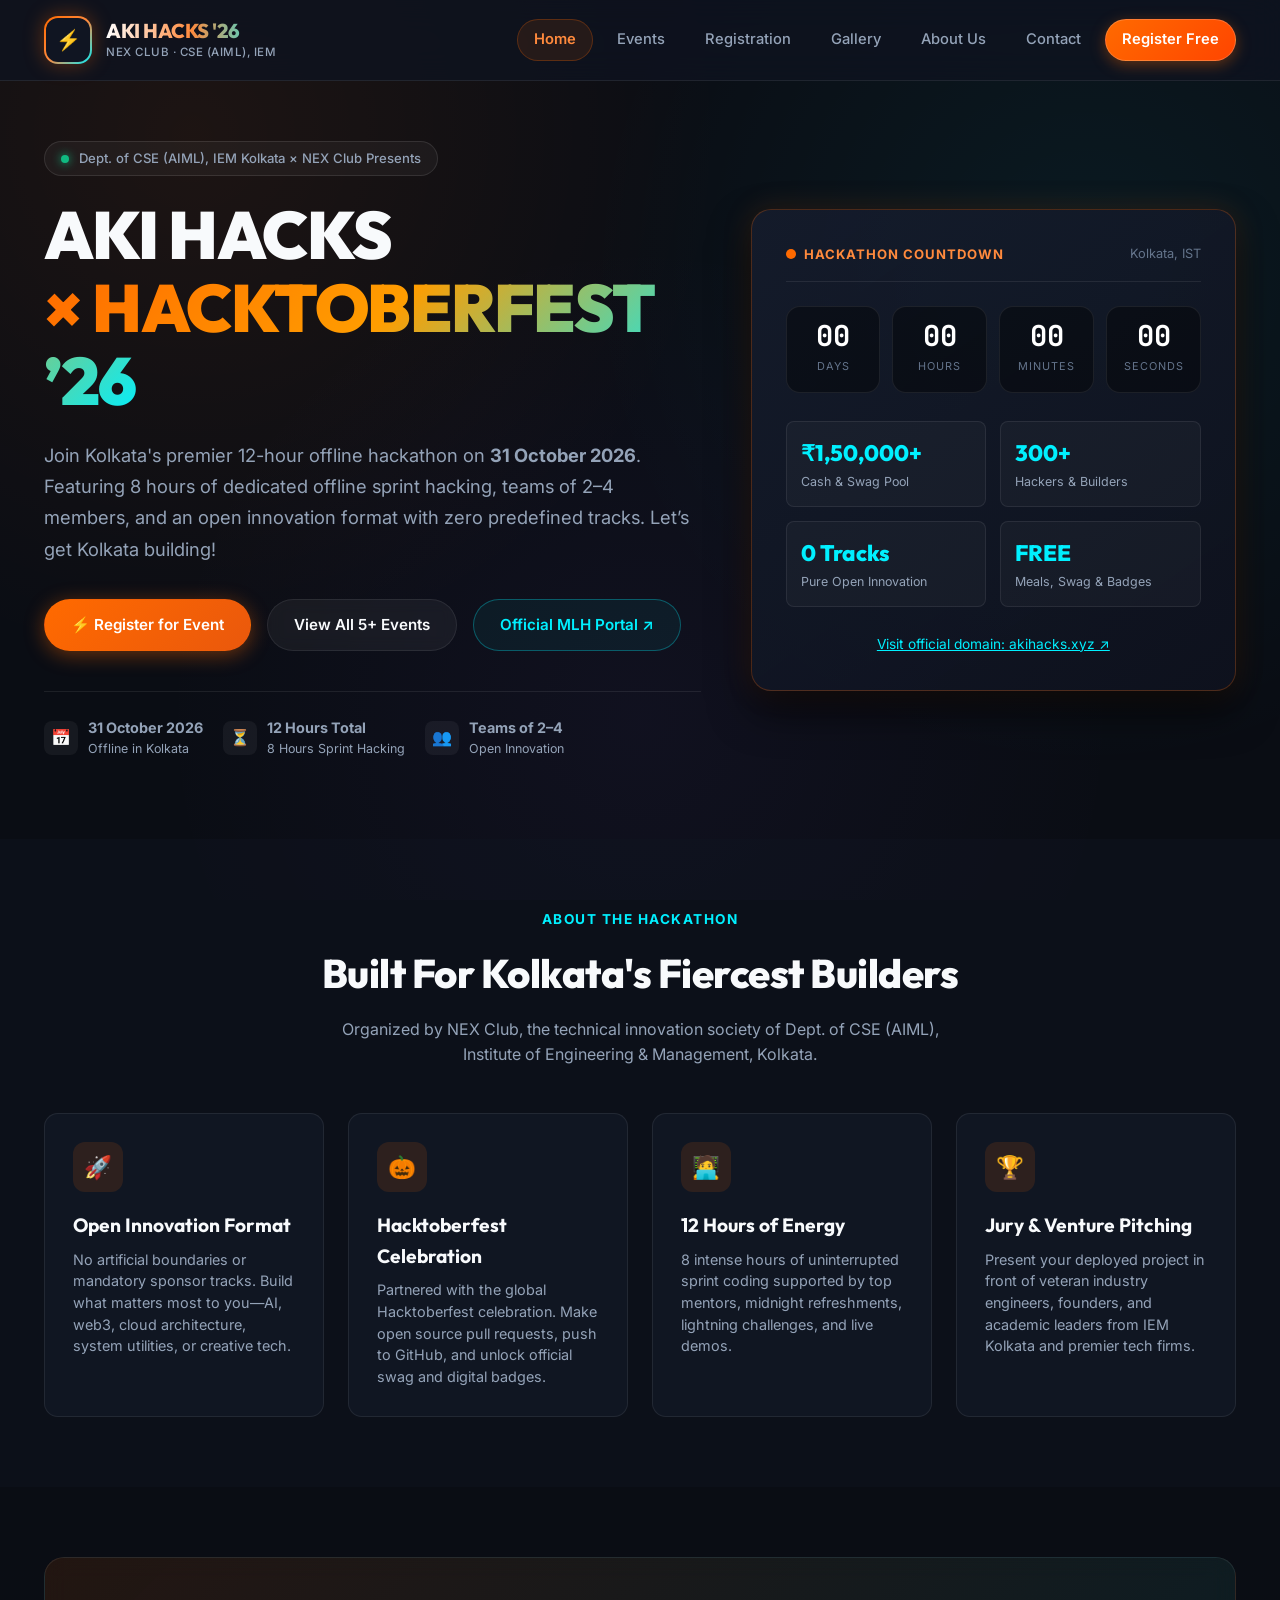
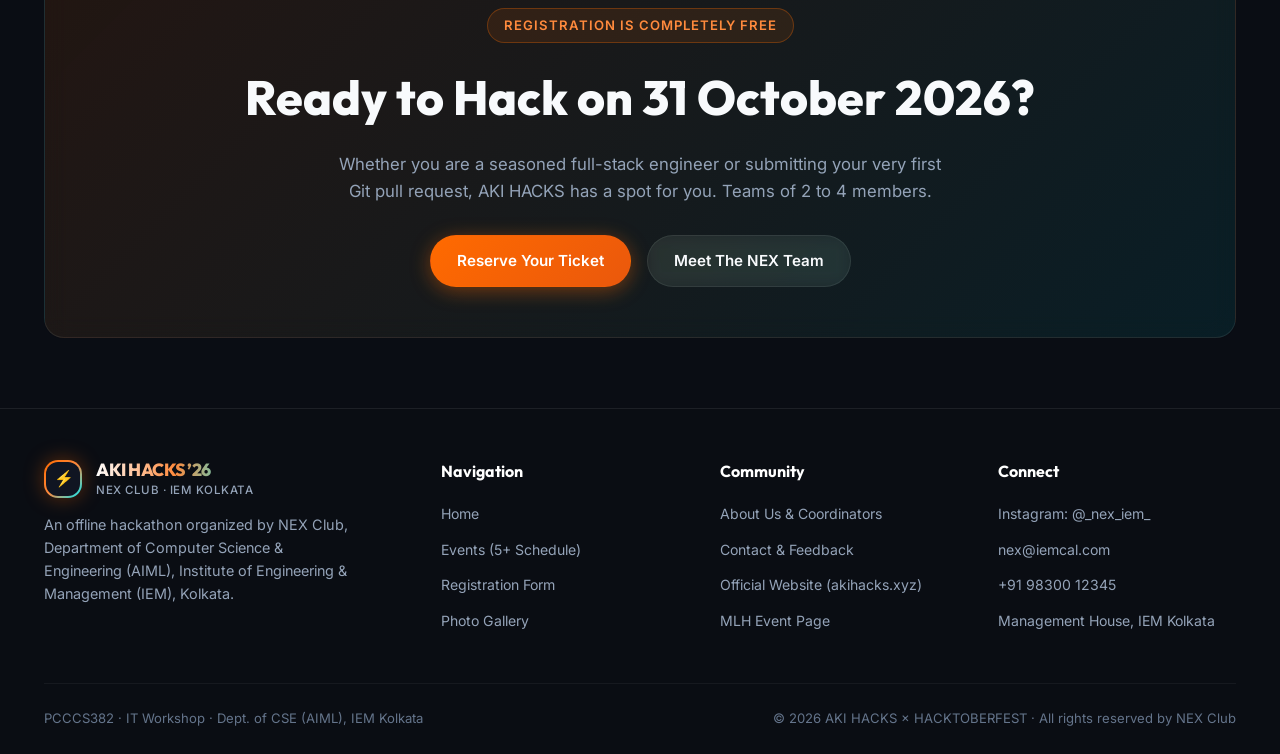
==== index.html @ f15abcd4 "Initial commit: AKI HACKS x Hacktoberfest 26 event website" ====
<!DOCTYPE html>
<html lang="en">
<head>
  <meta charset="UTF-8">
  <meta name="viewport" content="width=device-width, initial-scale=1.0">
  <meta name="description" content="AKI HACKS × HACKTOBERFEST '26 - 12-Hour Offline Hackathon in Kolkata on 31 October 2026. Organized by NEX Club, Dept. of CSE (AIML), IEM Kolkata.">
  <meta name="keywords" content="AKI HACKS, Hacktoberfest 2026, IEM Kolkata, CSE AIML, NEX Club, Hackathon Kolkata">
  <title>AKI HACKS × HACKTOBERFEST ’26 | NEX Club, IEM Kolkata</title>
  <link rel="stylesheet" href="css/style.css">
  <link rel="icon" href="data:image/svg+xml,<svg xmlns=%22http://www.w3.org/2000/svg%22 viewBox=%220 0 100 100%22><text y=%22.9em%22 font-size=%2290%22>⚡</text></svg>">
</head>
<body>

  <!-- Site Navigation -->
  <header class="site-header">
    <div class="container nav-container">
      <a href="index.html" class="brand-link" id="navBrandLogo">
        <div class="brand-logo-badge">
          <div class="brand-logo-inner">⚡</div>
        </div>
        <div class="brand-text">
          <span class="brand-title">AKI HACKS '26</span>
          <span class="brand-subtitle">NEX CLUB · CSE (AIML), IEM</span>
        </div>
      </a>

      <!-- Navigation Menu -->
      <nav class="nav-menu" id="navMenu">
        <a href="index.html" class="nav-link active" id="navHome">Home</a>
        <a href="events.html" class="nav-link" id="navEvents">Events</a>
        <a href="register.html" class="nav-link" id="navRegister">Registration</a>
        <a href="gallery.html" class="nav-link" id="navGallery">Gallery</a>
        <a href="about.html" class="nav-link" id="navAbout">About Us</a>
        <a href="contact.html" class="nav-link" id="navContact">Contact</a>
        <a href="register.html" class="nav-link nav-cta" id="navCtaRegister">Register Free</a>
      </nav>

      <!-- Mobile Hamburger Button -->
      <button class="mobile-toggle" id="mobileToggle" aria-label="Toggle navigation menu">
        <span></span>
        <span></span>
        <span></span>
      </button>
    </div>
  </header>

  <!-- Main Hero Section -->
  <main>
    <section class="hero-section">
      <div class="container">
        <div class="hero-grid">
          <!-- Hero Left Column -->
          <div class="hero-content">
            <div class="college-pill">
              <span class="dot"></span>
              <span>Dept. of CSE (AIML), IEM Kolkata × NEX Club Presents</span>
            </div>

            <h1 class="hero-title">
              AKI HACKS <br>
              <span class="gradient-text">× HACKTOBERFEST ’26</span>
            </h1>

            <p class="hero-desc">
              Join Kolkata's premier 12-hour offline hackathon on <strong>31 October 2026</strong>. 
              Featuring 8 hours of dedicated offline sprint hacking, teams of 2–4 members, 
              and an open innovation format with zero predefined tracks. Let’s get Kolkata building!
            </p>

            <div class="hero-actions">
              <a href="register.html" class="btn btn-primary" id="heroRegisterBtn">
                <span>⚡ Register for Event</span>
              </a>
              <a href="events.html" class="btn btn-secondary" id="heroEventsBtn">
                <span>View All 5+ Events</span>
              </a>
              <a href="https://events.mlh.com/events/15462-hacktoberfest-hack-day-kolkata-x-aki-hacks" target="_blank" rel="noopener noreferrer" class="btn btn-outline-cyan" id="heroMlhBtn">
                <span>Official MLH Portal ↗</span>
              </a>
            </div>

            <!-- Meta Badges -->
            <div class="hero-meta-badges">
              <div class="meta-item">
                <div class="meta-icon">📅</div>
                <div>
                  <strong>31 October 2026</strong>
                  <div style="font-size: 0.78rem;">Offline in Kolkata</div>
                </div>
              </div>
              <div class="meta-item">
                <div class="meta-icon">⏳</div>
                <div>
                  <strong>12 Hours Total</strong>
                  <div style="font-size: 0.78rem;">8 Hours Sprint Hacking</div>
                </div>
              </div>
              <div class="meta-item">
                <div class="meta-icon">👥</div>
                <div>
                  <strong>Teams of 2–4</strong>
                  <div style="font-size: 0.78rem;">Open Innovation</div>
                </div>
              </div>
            </div>
          </div>

          <!-- Hero Right Column: Countdown Card -->
          <div class="hero-card">
            <div class="hero-card-header">
              <div class="live-indicator">
                <span class="pulse-dot"></span>
                <span>Hackathon Countdown</span>
              </div>
              <span style="font-size: 0.8rem; color: var(--text-muted);">Kolkata, IST</span>
            </div>

            <!-- Countdown Timer Component (JavaScript Feature) -->
            <div class="countdown-grid" id="countdownGrid">
              <div class="countdown-box">
                <span class="countdown-number" id="countDays">00</span>
                <span class="countdown-label">Days</span>
              </div>
              <div class="countdown-box">
                <span class="countdown-number" id="countHours">00</span>
                <span class="countdown-label">Hours</span>
              </div>
              <div class="countdown-box">
                <span class="countdown-number" id="countMinutes">00</span>
                <span class="countdown-label">Minutes</span>
              </div>
              <div class="countdown-box">
                <span class="countdown-number" id="countSeconds">00</span>
                <span class="countdown-label">Seconds</span>
              </div>
            </div>

            <!-- Quick Stats -->
            <div class="event-quick-stats">
              <div class="quick-stat">
                <div class="num">₹1,50,000+</div>
                <div class="txt">Cash & Swag Pool</div>
              </div>
              <div class="quick-stat">
                <div class="num">300+</div>
                <div class="txt">Hackers & Builders</div>
              </div>
              <div class="quick-stat">
                <div class="num">0 Tracks</div>
                <div class="txt">Pure Open Innovation</div>
              </div>
              <div class="quick-stat">
                <div class="num">FREE</div>
                <div class="txt">Meals, Swag & Badges</div>
              </div>
            </div>

            <div style="margin-top: 24px; text-align: center;">
              <a href="https://akihacks.xyz" target="_blank" rel="noopener noreferrer" style="font-size: 0.86rem; color: var(--secondary); text-decoration: underline;">
                Visit official domain: akihacks.xyz ↗
              </a>
            </div>
          </div>
        </div>
      </div>
    </section>

    <!-- Hackathon Overview & Introduction -->
    <section class="section-pad" style="background: rgba(16, 21, 34, 0.4);">
      <div class="container">
        <div class="section-head">
          <span class="section-tag">About The Hackathon</span>
          <h2 class="section-title">Built For Kolkata's Fiercest Builders</h2>
          <p class="section-subtitle">
            Organized by NEX Club, the technical innovation society of Dept. of CSE (AIML), Institute of Engineering & Management, Kolkata.
          </p>
        </div>

        <div class="highlights-grid">
          <div class="highlight-card">
            <div class="highlight-icon">🚀</div>
            <h3 class="highlight-title">Open Innovation Format</h3>
            <p class="highlight-desc">
              No artificial boundaries or mandatory sponsor tracks. Build what matters most to you—AI, web3, cloud architecture, system utilities, or creative tech.
            </p>
          </div>

          <div class="highlight-card">
            <div class="highlight-icon">🎃</div>
            <h3 class="highlight-title">Hacktoberfest Celebration</h3>
            <p class="highlight-desc">
              Partnered with the global Hacktoberfest celebration. Make open source pull requests, push to GitHub, and unlock official swag and digital badges.
            </p>
          </div>

          <div class="highlight-card">
            <div class="highlight-icon">🧑‍💻</div>
            <h3 class="highlight-title">12 Hours of Energy</h3>
            <p class="highlight-desc">
              8 intense hours of uninterrupted sprint coding supported by top mentors, midnight refreshments, lightning challenges, and live demos.
            </p>
          </div>

          <div class="highlight-card">
            <div class="highlight-icon">🏆</div>
            <h3 class="highlight-title">Jury & Venture Pitching</h3>
            <p class="highlight-desc">
              Present your deployed project in front of veteran industry engineers, founders, and academic leaders from IEM Kolkata and premier tech firms.
            </p>
          </div>
        </div>
      </div>
    </section>

    <!-- Call to action banner -->
    <section class="section-pad">
      <div class="container">
        <div class="glass-card" style="text-align: center; padding: 50px 30px; background: linear-gradient(135deg, rgba(255, 106, 0, 0.1) 0%, rgba(0, 240, 255, 0.08) 100%);">
          <span class="page-badge">Registration Is Completely Free</span>
          <h2 style="font-family: var(--font-display); font-size: clamp(2rem, 4vw, 3rem); font-weight: 800; margin-bottom: 16px;">
            Ready to Hack on 31 October 2026?
          </h2>
          <p style="color: var(--text-secondary); max-width: 620px; margin: 0 auto 30px; font-size: 1.05rem;">
            Whether you are a seasoned full-stack engineer or submitting your very first Git pull request, AKI HACKS has a spot for you. Teams of 2 to 4 members.
          </p>
          <div style="display: flex; gap: 16px; justify-content: center; flex-wrap: wrap;">
            <a href="register.html" class="btn btn-primary">Reserve Your Ticket</a>
            <a href="about.html" class="btn btn-secondary">Meet The NEX Team</a>
          </div>
        </div>
      </div>
    </section>
  </main>

  <!-- Site Footer -->
  <footer class="site-footer">
    <div class="container">
      <div class="footer-top">
        <div class="footer-brand">
          <div class="brand-link">
            <div class="brand-logo-badge" style="width: 38px; height: 38px;">
              <div class="brand-logo-inner" style="font-size: 16px;">⚡</div>
            </div>
            <div class="brand-text">
              <span class="brand-title" style="font-size: 1.1rem;">AKI HACKS ’26</span>
              <span class="brand-subtitle">NEX CLUB · IEM KOLKATA</span>
            </div>
          </div>
          <p>
            An offline hackathon organized by NEX Club, Department of Computer Science & Engineering (AIML), Institute of Engineering & Management (IEM), Kolkata.
          </p>
        </div>

        <div class="footer-col">
          <h5>Navigation</h5>
          <ul>
            <li><a href="index.html">Home</a></li>
            <li><a href="events.html">Events (5+ Schedule)</a></li>
            <li><a href="register.html">Registration Form</a></li>
            <li><a href="gallery.html">Photo Gallery</a></li>
          </ul>
        </div>

        <div class="footer-col">
          <h5>Community</h5>
          <ul>
            <li><a href="about.html">About Us & Coordinators</a></li>
            <li><a href="contact.html">Contact & Feedback</a></li>
            <li><a href="https://akihacks.xyz" target="_blank" rel="noopener">Official Website (akihacks.xyz)</a></li>
            <li><a href="https://events.mlh.com/events/15462-hacktoberfest-hack-day-kolkata-x-aki-hacks" target="_blank" rel="noopener">MLH Event Page</a></li>
          </ul>
        </div>

        <div class="footer-col">
          <h5>Connect</h5>
          <ul>
            <li><a href="https://www.instagram.com/_nex_iem_?stkn=MWtocXBzdHU1djRtYw==" target="_blank" rel="noopener">Instagram: @_nex_iem_</a></li>
            <li><a href="mailto:nex@iemcal.com">nex@iemcal.com</a></li>
            <li><a href="tel:+919830012345">+91 98300 12345</a></li>
            <li><a href="contact.html">Management House, IEM Kolkata</a></li>
          </ul>
        </div>
      </div>

      <div class="footer-bottom">
        <div>
          PCCCS382 · IT Workshop · Dept. of CSE (AIML), IEM Kolkata
        </div>
        <div>
          © 2026 AKI HACKS × HACKTOBERFEST · All rights reserved by NEX Club
        </div>
      </div>
    </div>
  </footer>

  <script src="js/main.js"></script>
</body>
</html>
---- css/style.css ----
/* ==========================================================================
   AKI HACKS × HACKTOBERFEST '26 - OFFICIAL DESIGN SYSTEM & STYLES
   Organized by NEX Club | Dept. of CSE (AIML), IEM Kolkata
   Course: PCCCS382 · IT Workshop
   ========================================================================== */

@import url('https://fonts.googleapis.com/css2?family=Inter:wght@300;400;500;600;700&family=Outfit:wght@500;600;700;800;900&family=JetBrains+Mono:wght@400;600&display=swap');

:root {
  --bg-primary: #0a0d14;
  --bg-secondary: #101522;
  --bg-card: rgba(18, 24, 38, 0.75);
  --bg-card-hover: rgba(26, 35, 54, 0.85);
  --bg-glass: rgba(14, 19, 32, 0.8);
  
  --primary: #ff6a00;
  --primary-glow: rgba(255, 106, 0, 0.35);
  --primary-light: #ff8a3d;
  --secondary: #00f0ff;
  --secondary-glow: rgba(0, 240, 255, 0.3);
  --accent-purple: #8b5cf6;
  --accent-pink: #ec4899;
  
  --text-primary: #f8fafc;
  --text-secondary: #94a3b8;
  --text-muted: #64748b;
  --border-color: rgba(255, 255, 255, 0.08);
  --border-hover: rgba(255, 106, 0, 0.4);
  --border-glow: rgba(0, 240, 255, 0.4);
  
  --font-main: 'Inter', -apple-system, BlinkMacSystemFont, sans-serif;
  --font-display: 'Outfit', sans-serif;
  --font-mono: 'JetBrains Mono', monospace;
  
  --radius-sm: 8px;
  --radius-md: 14px;
  --radius-lg: 20px;
  --radius-full: 9999px;
  
  --shadow-sm: 0 4px 6px -1px rgba(0, 0, 0, 0.2);
  --shadow-md: 0 10px 25px -5px rgba(0, 0, 0, 0.4);
  --shadow-glow: 0 0 35px var(--primary-glow);
  --shadow-cyan: 0 0 30px var(--secondary-glow);
  
  --transition-fast: 0.2s cubic-bezier(0.4, 0, 0.2, 1);
  --transition-normal: 0.3s cubic-bezier(0.4, 0, 0.2, 1);
  --transition-bounce: 0.4s cubic-bezier(0.34, 1.56, 0.64, 1);
}

/* Base Resets */
*, *::before, *::after {
  margin: 0;
  padding: 0;
  box-sizing: border-box;
}

html {
  scroll-behavior: smooth;
  font-size: 16px;
  background-color: var(--bg-primary);
  color: var(--text-primary);
}

body {
  font-family: var(--font-main);
  line-height: 1.6;
  min-height: 100vh;
  display: flex;
  flex-direction: column;
  overflow-x: hidden;
  background: 
    radial-gradient(circle at 15% 15%, rgba(255, 106, 0, 0.08) 0%, transparent 40%),
    radial-gradient(circle at 85% 30%, rgba(0, 240, 255, 0.06) 0%, transparent 40%),
    radial-gradient(circle at 50% 80%, rgba(139, 92, 246, 0.05) 0%, transparent 50%),
    var(--bg-primary);
  background-attachment: fixed;
}

a {
  color: inherit;
  text-decoration: none;
  transition: var(--transition-fast);
}

img {
  max-width: 100%;
  height: auto;
  display: block;
}

ul {
  list-style: none;
}

button, input, select, textarea {
  font-family: inherit;
}

/* Layout Container */
.container {
  width: 100%;
  max-width: 1240px;
  margin: 0 auto;
  padding: 0 24px;
}

/* Modern Header & Glass Navbar */
.site-header {
  position: sticky;
  top: 0;
  z-index: 1000;
  background: var(--bg-glass);
  backdrop-filter: blur(16px);
  -webkit-backdrop-filter: blur(16px);
  border-bottom: 1px solid var(--border-color);
  transition: var(--transition-normal);
}

.nav-container {
  display: flex;
  align-items: center;
  justify-content: space-between;
  height: 80px;
}

.brand-link {
  display: flex;
  align-items: center;
  gap: 14px;
}

.brand-logo-badge {
  width: 48px;
  height: 48px;
  border-radius: var(--radius-md);
  background: linear-gradient(135deg, #ff6a00 0%, #ff8a3d 50%, #00f0ff 100%);
  padding: 2px;
  display: flex;
  align-items: center;
  justify-content: center;
  box-shadow: 0 0 20px var(--primary-glow);
}

.brand-logo-inner {
  width: 100%;
  height: 100%;
  background: var(--bg-secondary);
  border-radius: 12px;
  display: flex;
  align-items: center;
  justify-content: center;
  color: #ff6a00;
  font-family: var(--font-display);
  font-weight: 800;
  font-size: 20px;
  letter-spacing: -1px;
}

.brand-text {
  display: flex;
  flex-direction: column;
}

.brand-title {
  font-family: var(--font-display);
  font-size: 1.25rem;
  font-weight: 800;
  letter-spacing: -0.5px;
  background: linear-gradient(to right, #ffffff, #ff8a3d, #00f0ff);
  -webkit-background-clip: text;
  -webkit-text-fill-color: transparent;
  line-height: 1.2;
}

.brand-subtitle {
  font-size: 0.72rem;
  font-weight: 500;
  color: var(--text-secondary);
  letter-spacing: 0.5px;
  text-transform: uppercase;
}

/* Nav Links */
.nav-menu {
  display: flex;
  align-items: center;
  gap: 8px;
}

.nav-link {
  padding: 8px 16px;
  border-radius: var(--radius-full);
  font-size: 0.92rem;
  font-weight: 500;
  color: var(--text-secondary);
  transition: var(--transition-fast);
  position: relative;
}

.nav-link:hover {
  color: #ffffff;
  background: rgba(255, 255, 255, 0.05);
}

.nav-link.active {
  color: #ff8a3d;
  background: rgba(255, 106, 0, 0.1);
  font-weight: 600;
  border: 1px solid rgba(255, 106, 0, 0.25);
}

.nav-cta {
  background: linear-gradient(135deg, #ff6a00 0%, #ff4500 100%);
  color: #ffffff !important;
  font-weight: 600 !important;
  box-shadow: 0 4px 15px rgba(255, 106, 0, 0.35);
  border: 1px solid rgba(255, 255, 255, 0.2) !important;
}

.nav-cta:hover {
  transform: translateY(-2px);
  box-shadow: 0 6px 20px rgba(255, 106, 0, 0.5);
}

/* Mobile Hamburger */
.mobile-toggle {
  display: none;
  background: none;
  border: none;
  cursor: pointer;
  padding: 8px;
  color: var(--text-primary);
}

.mobile-toggle span {
  display: block;
  width: 24px;
  height: 2px;
  background: var(--text-primary);
  margin: 5px 0;
  transition: var(--transition-fast);
  border-radius: 2px;
}

/* Buttons */
.btn {
  display: inline-flex;
  align-items: center;
  justify-content: center;
  gap: 10px;
  padding: 13px 26px;
  border-radius: var(--radius-full);
  font-size: 0.95rem;
  font-weight: 600;
  cursor: pointer;
  transition: var(--transition-normal);
  border: 1px solid transparent;
  text-decoration: none;
}

.btn-primary {
  background: linear-gradient(135deg, #ff6a00 0%, #ea580c 100%);
  color: #ffffff;
  box-shadow: 0 4px 20px rgba(255, 106, 0, 0.4);
}

.btn-primary:hover {
  transform: translateY(-2px);
  box-shadow: 0 8px 30px rgba(255, 106, 0, 0.6);
  border-color: rgba(255, 255, 255, 0.3);
}

.btn-secondary {
  background: rgba(255, 255, 255, 0.05);
  color: var(--text-primary);
  border: 1px solid var(--border-color);
  backdrop-filter: blur(8px);
}

.btn-secondary:hover {
  background: rgba(255, 255, 255, 0.1);
  border-color: rgba(255, 255, 255, 0.2);
  transform: translateY(-2px);
}

.btn-outline-cyan {
  background: rgba(0, 240, 255, 0.05);
  color: var(--secondary);
  border: 1px solid rgba(0, 240, 255, 0.3);
}

.btn-outline-cyan:hover {
  background: rgba(0, 240, 255, 0.15);
  box-shadow: 0 0 20px var(--secondary-glow);
  transform: translateY(-2px);
}

/* Page Header Banner */
.page-hero {
  padding: 60px 0 40px;
  text-align: center;
  position: relative;
}

.page-badge {
  display: inline-flex;
  align-items: center;
  gap: 8px;
  padding: 6px 16px;
  border-radius: var(--radius-full);
  background: rgba(255, 106, 0, 0.1);
  border: 1px solid rgba(255, 106, 0, 0.3);
  color: var(--primary-light);
  font-size: 0.82rem;
  font-weight: 600;
  text-transform: uppercase;
  letter-spacing: 1px;
  margin-bottom: 16px;
}

.page-title {
  font-family: var(--font-display);
  font-size: clamp(2.2rem, 5vw, 3.5rem);
  font-weight: 800;
  letter-spacing: -1px;
  line-height: 1.15;
  margin-bottom: 16px;
}

.page-title span {
  background: linear-gradient(135deg, #ff6a00 20%, #00f0ff 100%);
  -webkit-background-clip: text;
  -webkit-text-fill-color: transparent;
}

.page-lead {
  max-width: 680px;
  margin: 0 auto;
  color: var(--text-secondary);
  font-size: 1.1rem;
}

/* Cards & Glassmorphism */
.glass-card {
  background: var(--bg-card);
  backdrop-filter: blur(12px);
  -webkit-backdrop-filter: blur(12px);
  border: 1px solid var(--border-color);
  border-radius: var(--radius-lg);
  padding: 30px;
  transition: var(--transition-normal);
  position: relative;
  overflow: hidden;
}

.glass-card::before {
  content: '';
  position: absolute;
  top: 0;
  left: 0;
  right: 0;
  height: 2px;
  background: linear-gradient(90deg, transparent, rgba(255, 106, 0, 0.4), transparent);
  opacity: 0;
  transition: var(--transition-normal);
}

.glass-card:hover {
  transform: translateY(-5px);
  border-color: var(--border-hover);
  box-shadow: 0 15px 35px -5px rgba(0, 0, 0, 0.5), 0 0 25px rgba(255, 106, 0, 0.15);
}

.glass-card:hover::before {
  opacity: 1;
}

/* Section Common Styling */
.section-pad {
  padding: 70px 0;
}

.section-head {
  margin-bottom: 45px;
  text-align: center;
}

.section-tag {
  color: var(--secondary);
  font-size: 0.85rem;
  font-weight: 700;
  letter-spacing: 1.5px;
  text-transform: uppercase;
  margin-bottom: 10px;
  display: block;
}

.section-title {
  font-family: var(--font-display);
  font-size: clamp(1.8rem, 3.5vw, 2.5rem);
  font-weight: 800;
  letter-spacing: -0.5px;
}

.section-subtitle {
  color: var(--text-secondary);
  font-size: 1rem;
  max-width: 600px;
  margin: 12px auto 0;
}

/* Home Page Hero Section */
.hero-section {
  padding: 60px 0 80px;
  position: relative;
}

.hero-grid {
  display: grid;
  grid-template-columns: 1.15fr 0.85fr;
  gap: 50px;
  align-items: center;
}

.college-pill {
  display: inline-flex;
  align-items: center;
  gap: 10px;
  background: rgba(255, 255, 255, 0.04);
  border: 1px solid rgba(255, 255, 255, 0.1);
  padding: 6px 16px;
  border-radius: var(--radius-full);
  margin-bottom: 22px;
}

.college-pill .dot {
  width: 8px;
  height: 8px;
  background: #10b981;
  border-radius: 50%;
  box-shadow: 0 0 10px #10b981;
}

.college-pill span {
  font-size: 0.82rem;
  font-weight: 500;
  color: var(--text-secondary);
}

.hero-title {
  font-family: var(--font-display);
  font-size: clamp(2.6rem, 5.2vw, 4.4rem);
  font-weight: 900;
  line-height: 1.1;
  letter-spacing: -1.5px;
  margin-bottom: 22px;
}

.hero-title .gradient-text {
  background: linear-gradient(135deg, #ff6a00 0%, #ff9d00 50%, #00f0ff 100%);
  -webkit-background-clip: text;
  -webkit-text-fill-color: transparent;
}

.hero-desc {
  font-size: 1.15rem;
  color: var(--text-secondary);
  margin-bottom: 34px;
  line-height: 1.7;
}

.hero-actions {
  display: flex;
  flex-wrap: wrap;
  gap: 16px;
  margin-bottom: 40px;
}

.hero-meta-badges {
  display: flex;
  flex-wrap: wrap;
  gap: 20px;
  padding-top: 24px;
  border-top: 1px solid var(--border-color);
}

.meta-item {
  display: flex;
  align-items: center;
  gap: 10px;
  color: var(--text-secondary);
  font-size: 0.9rem;
}

.meta-icon {
  width: 34px;
  height: 34px;
  border-radius: 8px;
  background: rgba(255, 255, 255, 0.05);
  display: flex;
  align-items: center;
  justify-content: center;
  color: var(--primary);
  font-size: 1rem;
}

/* Hero Right Box: Live Countdown & Stats Card */
.hero-card {
  background: linear-gradient(145deg, rgba(22, 29, 46, 0.85) 0%, rgba(14, 18, 30, 0.9) 100%);
  border: 1px solid rgba(255, 106, 0, 0.25);
  border-radius: var(--radius-lg);
  padding: 34px;
  box-shadow: 0 20px 40px rgba(0, 0, 0, 0.6), 0 0 30px rgba(255, 106, 0, 0.15);
  position: relative;
}

.hero-card-header {
  display: flex;
  justify-content: space-between;
  align-items: center;
  margin-bottom: 24px;
  padding-bottom: 16px;
  border-bottom: 1px solid var(--border-color);
}

.live-indicator {
  display: flex;
  align-items: center;
  gap: 8px;
  font-size: 0.82rem;
  font-weight: 700;
  text-transform: uppercase;
  letter-spacing: 1px;
  color: #ff8a3d;
}

.pulse-dot {
  width: 10px;
  height: 10px;
  background: #ff6a00;
  border-radius: 50%;
  animation: pulse 1.8s infinite;
}

@keyframes pulse {
  0% { transform: scale(0.95); box-shadow: 0 0 0 0 rgba(255, 106, 0, 0.7); }
  70% { transform: scale(1.1); box-shadow: 0 0 0 10px rgba(255, 106, 0, 0); }
  100% { transform: scale(0.95); box-shadow: 0 0 0 0 rgba(255, 106, 0, 0); }
}

.countdown-grid {
  display: grid;
  grid-template-columns: repeat(4, 1fr);
  gap: 12px;
  margin-bottom: 28px;
}

.countdown-box {
  background: rgba(0, 0, 0, 0.4);
  border: 1px solid rgba(255, 255, 255, 0.08);
  border-radius: var(--radius-md);
  padding: 14px 6px;
  text-align: center;
}

.countdown-number {
  font-family: var(--font-mono);
  font-size: 1.8rem;
  font-weight: 700;
  color: #ffffff;
  display: block;
  line-height: 1.1;
}

.countdown-label {
  font-size: 0.68rem;
  color: var(--text-muted);
  text-transform: uppercase;
  letter-spacing: 1px;
  margin-top: 4px;
}

.event-quick-stats {
  display: grid;
  grid-template-columns: 1fr 1fr;
  gap: 14px;
}

.quick-stat {
  background: rgba(255, 255, 255, 0.03);
  border: 1px solid var(--border-color);
  padding: 14px;
  border-radius: var(--radius-sm);
}

.quick-stat .num {
  font-family: var(--font-display);
  font-size: 1.4rem;
  font-weight: 800;
  color: var(--secondary);
}

.quick-stat .txt {
  font-size: 0.78rem;
  color: var(--text-secondary);
}

/* Highlights Grid */
.highlights-grid {
  display: grid;
  grid-template-columns: repeat(auto-fit, minmax(260px, 1fr));
  gap: 24px;
}

.highlight-card {
  padding: 28px;
  border-radius: var(--radius-md);
  background: var(--bg-card);
  border: 1px solid var(--border-color);
  transition: var(--transition-normal);
}

.highlight-card:hover {
  transform: translateY(-4px);
  border-color: rgba(0, 240, 255, 0.3);
  box-shadow: 0 10px 30px rgba(0, 0, 0, 0.4);
}

.highlight-icon {
  width: 50px;
  height: 50px;
  border-radius: 12px;
  background: rgba(255, 106, 0, 0.12);
  color: var(--primary);
  display: flex;
  align-items: center;
  justify-content: center;
  font-size: 1.4rem;
  margin-bottom: 18px;
}

.highlight-title {
  font-family: var(--font-display);
  font-size: 1.2rem;
  font-weight: 700;
  margin-bottom: 8px;
}

.highlight-desc {
  font-size: 0.9rem;
  color: var(--text-secondary);
  line-height: 1.5;
}

/* Event List Styling */
.events-filter-bar {
  display: flex;
  align-items: center;
  justify-content: center;
  flex-wrap: wrap;
  gap: 10px;
  margin-bottom: 40px;
}

.filter-btn {
  background: rgba(255, 255, 255, 0.05);
  border: 1px solid var(--border-color);
  color: var(--text-secondary);
  padding: 8px 18px;
  border-radius: var(--radius-full);
  font-size: 0.88rem;
  font-weight: 500;
  cursor: pointer;
  transition: var(--transition-fast);
}

.filter-btn:hover, .filter-btn.active {
  background: var(--primary);
  color: #ffffff;
  border-color: var(--primary);
  box-shadow: 0 0 15px var(--primary-glow);
}

.events-container {
  display: flex;
  flex-direction: column;
  gap: 22px;
}

.event-card {
  display: grid;
  grid-template-columns: 140px 1fr 200px;
  gap: 24px;
  align-items: center;
  padding: 26px;
  background: var(--bg-card);
  border: 1px solid var(--border-color);
  border-radius: var(--radius-md);
  transition: var(--transition-normal);
}

.event-card:hover {
  transform: translateY(-3px);
  border-color: rgba(255, 106, 0, 0.35);
  box-shadow: 0 10px 30px rgba(0, 0, 0, 0.4);
}

.event-date-box {
  background: rgba(0, 0, 0, 0.35);
  border: 1px solid var(--border-color);
  border-radius: var(--radius-sm);
  padding: 14px;
  text-align: center;
}

.event-date-day {
  font-family: var(--font-display);
  font-size: 1.8rem;
  font-weight: 800;
  color: var(--primary-light);
  line-height: 1;
}

.event-date-month {
  font-size: 0.8rem;
  font-weight: 700;
  text-transform: uppercase;
  color: var(--text-secondary);
  margin-top: 4px;
}

.event-date-time {
  font-size: 0.72rem;
  color: var(--secondary);
  margin-top: 4px;
}

.event-badge {
  display: inline-block;
  font-size: 0.72rem;
  font-weight: 700;
  text-transform: uppercase;
  letter-spacing: 0.5px;
  padding: 3px 10px;
  border-radius: var(--radius-full);
  margin-bottom: 8px;
}

.badge-hackathon { background: rgba(255, 106, 0, 0.15); color: #ff8a3d; border: 1px solid rgba(255, 106, 0, 0.3); }
.badge-workshop { background: rgba(0, 240, 255, 0.15); color: #00f0ff; border: 1px solid rgba(0, 240, 255, 0.3); }
.badge-talk { background: rgba(139, 92, 246, 0.15); color: #c084fc; border: 1px solid rgba(139, 92, 246, 0.3); }
.badge-pitch { background: rgba(236, 72, 153, 0.15); color: #f472b6; border: 1px solid rgba(236, 72, 153, 0.3); }
.badge-ceremony { background: rgba(16, 185, 129, 0.15); color: #34d399; border: 1px solid rgba(16, 185, 129, 0.3); }

.event-content-title {
  font-family: var(--font-display);
  font-size: 1.3rem;
  font-weight: 700;
  margin-bottom: 6px;
}

.event-venue {
  font-size: 0.86rem;
  color: var(--secondary);
  display: flex;
  align-items: center;
  gap: 6px;
  margin-bottom: 8px;
}

.event-desc {
  font-size: 0.92rem;
  color: var(--text-secondary);
  line-height: 1.5;
}

.event-action {
  text-align: right;
}

/* Form Styles (Registration & Contact) */
.form-shell {
  max-width: 780px;
  margin: 0 auto;
  background: var(--bg-card);
  backdrop-filter: blur(14px);
  border: 1px solid var(--border-color);
  border-radius: var(--radius-lg);
  padding: 40px;
  box-shadow: var(--shadow-md);
}

.form-grid {
  display: grid;
  grid-template-columns: 1fr 1fr;
  gap: 22px;
}

.form-group-full {
  grid-column: span 2;
}

.form-label {
  display: block;
  font-size: 0.88rem;
  font-weight: 600;
  color: var(--text-primary);
  margin-bottom: 8px;
}

.form-label .req {
  color: #ff4d4d;
}

.form-input, .form-select, .form-textarea {
  width: 100%;
  padding: 13px 16px;
  background: rgba(10, 14, 24, 0.8);
  border: 1px solid rgba(255, 255, 255, 0.1);
  border-radius: var(--radius-sm);
  color: #ffffff;
  font-size: 0.94rem;
  transition: var(--transition-fast);
}

.form-input:focus, .form-select:focus, .form-textarea:focus {
  outline: none;
  border-color: var(--primary);
  box-shadow: 0 0 15px rgba(255, 106, 0, 0.25);
  background: rgba(15, 21, 36, 0.95);
}

.form-select option {
  background: #101522;
  color: #ffffff;
}

.form-textarea {
  resize: vertical;
  min-height: 120px;
}

.gender-options {
  display: flex;
  flex-wrap: wrap;
  gap: 16px;
  padding: 8px 0;
}

.gender-label {
  display: flex;
  align-items: center;
  gap: 8px;
  font-size: 0.92rem;
  color: var(--text-secondary);
  cursor: pointer;
}

.gender-label input[type="radio"] {
  accent-color: var(--primary);
  width: 17px;
  height: 17px;
}

.field-error {
  display: block;
  font-size: 0.78rem;
  color: #ff5252;
  margin-top: 5px;
  min-height: 18px;
}

.input-invalid {
  border-color: #ff5252 !important;
  background: rgba(255, 82, 82, 0.05) !important;
}

.input-valid {
  border-color: #10b981 !important;
}

/* Modal Ticket / Registration Confirmation */
.modal-overlay {
  position: fixed;
  inset: 0;
  background: rgba(0, 0, 0, 0.85);
  backdrop-filter: blur(8px);
  z-index: 2000;
  display: flex;
  align-items: center;
  justify-content: center;
  padding: 20px;
  opacity: 0;
  visibility: hidden;
  transition: var(--transition-normal);
}

.modal-overlay.active {
  opacity: 1;
  visibility: visible;
}

.modal-box {
  background: var(--bg-secondary);
  border: 1px solid rgba(255, 106, 0, 0.3);
  border-radius: var(--radius-lg);
  max-width: 600px;
  width: 100%;
  padding: 34px;
  box-shadow: 0 20px 50px rgba(0, 0, 0, 0.8), 0 0 30px rgba(255, 106, 0, 0.2);
  position: relative;
  transform: scale(0.95);
  transition: var(--transition-bounce);
}

.modal-overlay.active .modal-box {
  transform: scale(1);
}

.modal-close-btn {
  position: absolute;
  top: 18px;
  right: 18px;
  background: rgba(255, 255, 255, 0.05);
  border: 1px solid var(--border-color);
  color: var(--text-secondary);
  width: 34px;
  height: 34px;
  border-radius: 50%;
  cursor: pointer;
  display: flex;
  align-items: center;
  justify-content: center;
  font-size: 1.2rem;
  transition: var(--transition-fast);
}

.modal-close-btn:hover {
  background: rgba(255, 255, 255, 0.15);
  color: #ffffff;
}

/* Ticket Design */
.ticket-wrapper {
  background: linear-gradient(135deg, #131929 0%, #1f283d 100%);
  border: 2px dashed rgba(255, 106, 0, 0.4);
  border-radius: var(--radius-md);
  padding: 24px;
  margin: 20px 0;
  position: relative;
}

.ticket-header {
  display: flex;
  justify-content: space-between;
  align-items: center;
  border-bottom: 1px solid rgba(255, 255, 255, 0.1);
  padding-bottom: 14px;
  margin-bottom: 16px;
}

.ticket-id {
  font-family: var(--font-mono);
  color: var(--secondary);
  font-size: 0.9rem;
  font-weight: 700;
}

.ticket-details-grid {
  display: grid;
  grid-template-columns: 1fr 1fr;
  gap: 12px;
  font-size: 0.88rem;
}

.ticket-field .lbl {
  color: var(--text-muted);
  font-size: 0.74rem;
  text-transform: uppercase;
  letter-spacing: 0.5px;
}

.ticket-field .val {
  color: #ffffff;
  font-weight: 600;
}

/* Gallery Grid */
.gallery-filter-bar {
  display: flex;
  justify-content: center;
  gap: 10px;
  flex-wrap: wrap;
  margin-bottom: 35px;
}

.gallery-grid {
  display: grid;
  grid-template-columns: repeat(auto-fill, minmax(350px, 1fr));
  gap: 26px;
}

.gallery-card {
  position: relative;
  border-radius: var(--radius-md);
  overflow: hidden;
  aspect-ratio: 16 / 10;
  background: #111625;
  border: 1px solid var(--border-color);
  cursor: pointer;
  transition: var(--transition-normal);
}

.gallery-card img {
  width: 100%;
  height: 100%;
  object-fit: cover;
  transition: transform 0.5s cubic-bezier(0.4, 0, 0.2, 1);
}

.gallery-overlay {
  position: absolute;
  inset: 0;
  background: linear-gradient(to top, rgba(10, 13, 20, 0.95) 0%, rgba(10, 13, 20, 0.4) 60%, transparent 100%);
  display: flex;
  flex-direction: column;
  justify-content: flex-end;
  padding: 24px;
  opacity: 0;
  transform: translateY(10px);
  transition: var(--transition-normal);
}

.gallery-card:hover {
  transform: translateY(-6px);
  border-color: var(--primary);
  box-shadow: 0 12px 30px rgba(0, 0, 0, 0.7), 0 0 20px var(--primary-glow);
}

.gallery-card:hover img {
  transform: scale(1.08);
}

.gallery-card:hover .gallery-overlay {
  opacity: 1;
  transform: translateY(0);
}

.gallery-tag {
  font-size: 0.72rem;
  font-weight: 700;
  text-transform: uppercase;
  color: var(--secondary);
  letter-spacing: 1px;
  margin-bottom: 4px;
}

.gallery-caption {
  font-family: var(--font-display);
  font-size: 1.15rem;
  font-weight: 700;
  color: #ffffff;
}

.gallery-subcaption {
  font-size: 0.82rem;
  color: var(--text-secondary);
  margin-top: 4px;
}

/* Lightbox Modal */
.lightbox-modal {
  position: fixed;
  inset: 0;
  background: rgba(0, 0, 0, 0.92);
  backdrop-filter: blur(10px);
  z-index: 3000;
  display: flex;
  align-items: center;
  justify-content: center;
  padding: 24px;
  opacity: 0;
  visibility: hidden;
  transition: var(--transition-fast);
}

.lightbox-modal.active {
  opacity: 1;
  visibility: visible;
}

.lightbox-content {
  max-width: 950px;
  width: 100%;
  display: flex;
  flex-direction: column;
  align-items: center;
  position: relative;
}

.lightbox-img {
  max-height: 75vh;
  width: auto;
  border-radius: var(--radius-md);
  border: 1px solid rgba(255, 255, 255, 0.15);
  box-shadow: 0 10px 40px rgba(0, 0, 0, 0.9);
}

.lightbox-title {
  margin-top: 16px;
  font-family: var(--font-display);
  font-size: 1.25rem;
  color: #ffffff;
}

.lightbox-nav-btn {
  position: absolute;
  top: 50%;
  transform: translateY(-50%);
  background: rgba(255, 255, 255, 0.1);
  border: 1px solid var(--border-color);
  color: #ffffff;
  width: 46px;
  height: 46px;
  border-radius: 50%;
  cursor: pointer;
  display: flex;
  align-items: center;
  justify-content: center;
  font-size: 1.4rem;
  transition: var(--transition-fast);
}

.lightbox-nav-btn:hover {
  background: var(--primary);
}

.lightbox-prev { left: -60px; }
.lightbox-next { right: -60px; }

/* About Us & Coordinators */
.about-hero-grid {
  display: grid;
  grid-template-columns: 1.1fr 0.9fr;
  gap: 40px;
  align-items: center;
  margin-bottom: 60px;
}

.about-info-card {
  background: var(--bg-card);
  border: 1px solid var(--border-color);
  border-radius: var(--radius-lg);
  padding: 34px;
}

.coordinators-grid {
  display: grid;
  grid-template-columns: repeat(auto-fit, minmax(260px, 1fr));
  gap: 26px;
}

.coord-card {
  background: var(--bg-card);
  border: 1px solid var(--border-color);
  border-radius: var(--radius-md);
  padding: 26px;
  text-align: center;
  transition: var(--transition-normal);
}

.coord-card:hover {
  transform: translateY(-4px);
  border-color: rgba(0, 240, 255, 0.4);
  box-shadow: 0 10px 25px rgba(0, 0, 0, 0.4);
}

.coord-avatar {
  width: 80px;
  height: 80px;
  border-radius: 50%;
  margin: 0 auto 16px;
  background: linear-gradient(135deg, #ff6a00 0%, #8b5cf6 100%);
  padding: 3px;
  display: flex;
  align-items: center;
  justify-content: center;
}

.coord-avatar-inner {
  width: 100%;
  height: 100%;
  background: var(--bg-secondary);
  border-radius: 50%;
  display: flex;
  align-items: center;
  justify-content: center;
  font-family: var(--font-display);
  font-size: 1.6rem;
  font-weight: 700;
  color: #ff8a3d;
}

.coord-name {
  font-family: var(--font-display);
  font-size: 1.15rem;
  font-weight: 700;
  margin-bottom: 4px;
}

.coord-role {
  color: var(--secondary);
  font-size: 0.84rem;
  font-weight: 600;
  margin-bottom: 10px;
}

.coord-dept {
  font-size: 0.82rem;
  color: var(--text-secondary);
}

/* Contact Info & Feedback Form */
.contact-grid {
  display: grid;
  grid-template-columns: 1fr 1.2fr;
  gap: 40px;
}

.contact-info-list {
  display: flex;
  flex-direction: column;
  gap: 24px;
}

.contact-info-item {
  display: flex;
  gap: 18px;
  align-items: flex-start;
}

.contact-icon-box {
  width: 48px;
  height: 48px;
  border-radius: 12px;
  background: rgba(255, 106, 0, 0.12);
  color: var(--primary);
  display: flex;
  align-items: center;
  justify-content: center;
  font-size: 1.3rem;
  flex-shrink: 0;
}

.contact-info-content h4 {
  font-family: var(--font-display);
  font-size: 1.05rem;
  margin-bottom: 4px;
}

.contact-info-content p, .contact-info-content a {
  color: var(--text-secondary);
  font-size: 0.92rem;
  line-height: 1.5;
}

.social-links {
  display: flex;
  gap: 12px;
  margin-top: 16px;
}

.social-pill {
  display: inline-flex;
  align-items: center;
  gap: 8px;
  padding: 8px 16px;
  background: rgba(255, 255, 255, 0.05);
  border: 1px solid var(--border-color);
  border-radius: var(--radius-full);
  font-size: 0.84rem;
  font-weight: 500;
  color: var(--text-secondary);
}

.social-pill:hover {
  background: rgba(255, 106, 0, 0.15);
  border-color: var(--primary);
  color: #ffffff;
}

/* Footer */
.site-footer {
  margin-top: auto;
  background: rgba(10, 13, 20, 0.95);
  border-top: 1px solid var(--border-color);
  padding: 50px 0 25px;
}

.footer-top {
  display: grid;
  grid-template-columns: 1.5fr 1fr 1fr 1fr;
  gap: 40px;
  margin-bottom: 40px;
}

.footer-brand p {
  color: var(--text-secondary);
  font-size: 0.9rem;
  margin-top: 14px;
  max-width: 320px;
}

.footer-col h5 {
  font-family: var(--font-display);
  font-size: 1rem;
  font-weight: 700;
  margin-bottom: 16px;
  color: #ffffff;
}

.footer-col ul li {
  margin-bottom: 10px;
}

.footer-col ul li a {
  color: var(--text-secondary);
  font-size: 0.88rem;
}

.footer-col ul li a:hover {
  color: var(--primary-light);
  padding-left: 4px;
}

.footer-bottom {
  border-top: 1px solid rgba(255, 255, 255, 0.05);
  padding-top: 24px;
  display: flex;
  justify-content: space-between;
  align-items: center;
  font-size: 0.82rem;
  color: var(--text-muted);
}

/* Toast Notification */
.toast-container {
  position: fixed;
  bottom: 24px;
  right: 24px;
  z-index: 9999;
  display: flex;
  flex-direction: column;
  gap: 10px;
}

.toast {
  padding: 14px 22px;
  border-radius: var(--radius-sm);
  background: #151b2c;
  color: #ffffff;
  border: 1px solid var(--border-color);
  box-shadow: 0 10px 25px rgba(0,0,0,0.6);
  font-size: 0.9rem;
  display: flex;
  align-items: center;
  gap: 12px;
  animation: slideIn 0.3s cubic-bezier(0.4, 0, 0.2, 1);
}

.toast.success { border-color: #10b981; }
.toast.error { border-color: #ef4444; }

@keyframes slideIn {
  from { transform: translateX(100%); opacity: 0; }
  to { transform: translateX(0); opacity: 1; }
}

/* Responsive Breakpoints */
@media (max-width: 992px) {
  .hero-grid {
    grid-template-columns: 1fr;
    gap: 40px;
  }
  .event-card {
    grid-template-columns: 1fr;
    text-align: left;
  }
  .event-action {
    text-align: left;
  }
  .contact-grid {
    grid-template-columns: 1fr;
  }
  .about-hero-grid {
    grid-template-columns: 1fr;
  }
  .footer-top {
    grid-template-columns: 1fr 1fr;
  }
  .lightbox-prev { left: 10px; }
  .lightbox-next { right: 10px; }
}

@media (max-width: 768px) {
  .mobile-toggle {
    display: block;
  }
  .nav-menu {
    position: fixed;
    top: 80px;
    left: 0;
    right: 0;
    background: rgba(14, 19, 32, 0.98);
    backdrop-filter: blur(20px);
    flex-direction: column;
    padding: 24px;
    gap: 12px;
    border-bottom: 1px solid var(--border-color);
    transform: translateY(-120%);
    transition: var(--transition-normal);
  }
  .nav-menu.open {
    transform: translateY(0);
  }
  .form-grid {
    grid-template-columns: 1fr;
  }
  .form-group-full {
    grid-column: span 1;
  }
  .form-shell {
    padding: 24px 20px;
  }
  .footer-top {
    grid-template-columns: 1fr;
  }
  .footer-bottom {
    flex-direction: column;
    gap: 12px;
    text-align: center;
  }
}
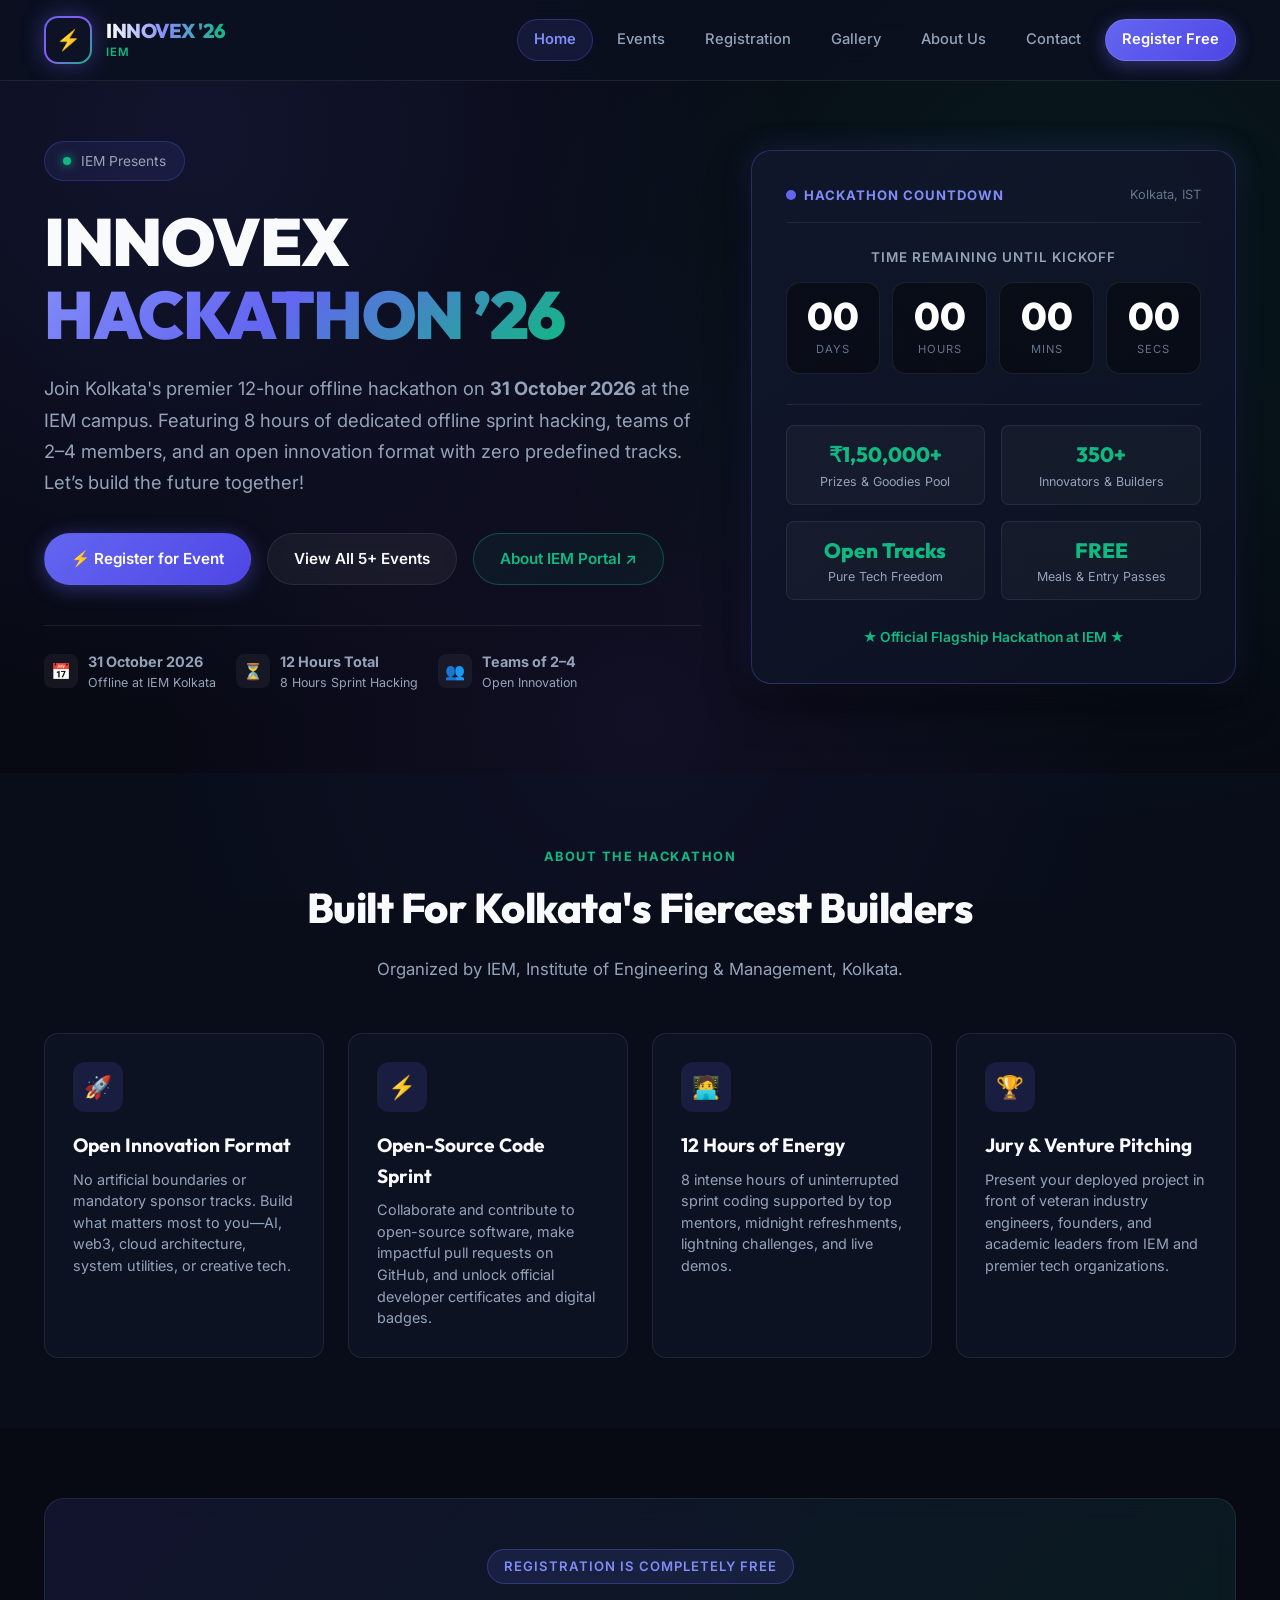
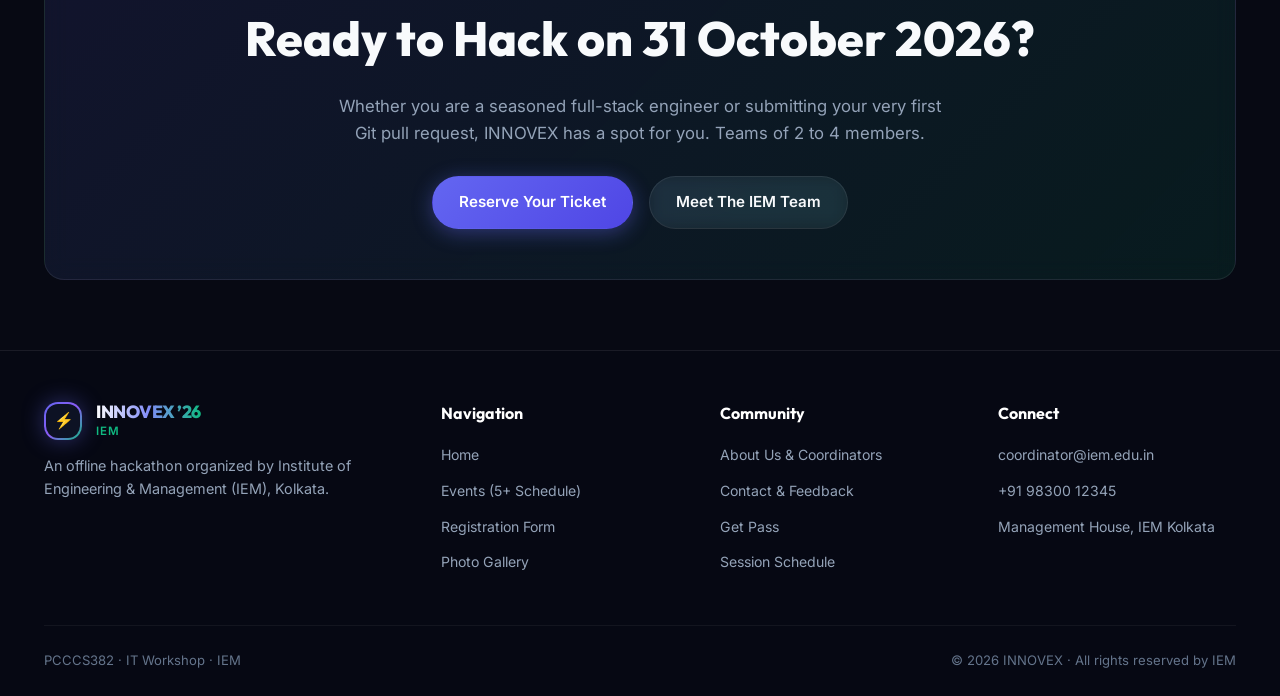
==== commit da13285f: "Update theme to Cyber-Aurora, rebrand to INNOVEX '26, set institution to IEM, and add Mr. Sharma as " ====
--- a/index.html
+++ b/index.html
@@ -3,9 +3,9 @@
 <head>
   <meta charset="UTF-8">
   <meta name="viewport" content="width=device-width, initial-scale=1.0">
-  <meta name="description" content="AKI HACKS × HACKTOBERFEST '26 - 12-Hour Offline Hackathon in Kolkata on 31 October 2026. Organized by NEX Club, Dept. of CSE (AIML), IEM Kolkata.">
-  <meta name="keywords" content="AKI HACKS, Hacktoberfest 2026, IEM Kolkata, CSE AIML, NEX Club, Hackathon Kolkata">
-  <title>AKI HACKS × HACKTOBERFEST ’26 | NEX Club, IEM Kolkata</title>
+  <meta name="description" content="INNOVEX ’26 - 12-Hour National Hackathon in Kolkata on 31 October 2026. Organized by IEM.">
+  <meta name="keywords" content="INNOVEX 2026, INNOVEX, IEM, Hackathon Kolkata, IEM Hackathon">
+  <title>INNOVEX ’26 | IEM</title>
   <link rel="stylesheet" href="css/style.css">
   <link rel="icon" href="data:image/svg+xml,<svg xmlns=%22http://www.w3.org/2000/svg%22 viewBox=%220 0 100 100%22><text y=%22.9em%22 font-size=%2290%22>⚡</text></svg>">
 </head>
@@ -19,8 +19,8 @@
           <div class="brand-logo-inner">⚡</div>
         </div>
         <div class="brand-text">
-          <span class="brand-title">AKI HACKS '26</span>
-          <span class="brand-subtitle">NEX CLUB · CSE (AIML), IEM</span>
+          <span class="brand-title">INNOVEX '26</span>
+          <span class="brand-subtitle">IEM</span>
         </div>
       </a>
 
@@ -53,18 +53,18 @@
           <div class="hero-content">
             <div class="college-pill">
               <span class="dot"></span>
-              <span>Dept. of CSE (AIML), IEM Kolkata × NEX Club Presents</span>
+              <span>IEM Presents</span>
             </div>
 
             <h1 class="hero-title">
-              AKI HACKS <br>
-              <span class="gradient-text">× HACKTOBERFEST ’26</span>
+              INNOVEX <br>
+              <span class="gradient-text">HACKATHON ’26</span>
             </h1>
 
             <p class="hero-desc">
-              Join Kolkata's premier 12-hour offline hackathon on <strong>31 October 2026</strong>. 
+              Join Kolkata's premier 12-hour offline hackathon on <strong>31 October 2026</strong> at the IEM campus. 
               Featuring 8 hours of dedicated offline sprint hacking, teams of 2–4 members, 
-              and an open innovation format with zero predefined tracks. Let’s get Kolkata building!
+              and an open innovation format with zero predefined tracks. Let’s build the future together!
             </p>
 
             <div class="hero-actions">
@@ -74,8 +74,8 @@
               <a href="events.html" class="btn btn-secondary" id="heroEventsBtn">
                 <span>View All 5+ Events</span>
               </a>
-              <a href="https://events.mlh.com/events/15462-hacktoberfest-hack-day-kolkata-x-aki-hacks" target="_blank" rel="noopener noreferrer" class="btn btn-outline-cyan" id="heroMlhBtn">
-                <span>Official MLH Portal ↗</span>
+              <a href="about.html" class="btn btn-outline-cyan" id="heroAboutBtn">
+                <span>About IEM Portal ↗</span>
               </a>
             </div>
 
@@ -85,7 +85,7 @@
                 <div class="meta-icon">📅</div>
                 <div>
                   <strong>31 October 2026</strong>
-                  <div style="font-size: 0.78rem;">Offline in Kolkata</div>
+                  <div style="font-size: 0.78rem;">Offline at IEM Kolkata</div>
                 </div>
               </div>
               <div class="meta-item">
@@ -116,49 +116,52 @@
             </div>
 
             <!-- Countdown Timer Component (JavaScript Feature) -->
-            <div class="countdown-grid" id="countdownGrid">
-              <div class="countdown-box">
-                <span class="countdown-number" id="countDays">00</span>
-                <span class="countdown-label">Days</span>
-              </div>
-              <div class="countdown-box">
-                <span class="countdown-number" id="countHours">00</span>
-                <span class="countdown-label">Hours</span>
-              </div>
-              <div class="countdown-box">
-                <span class="countdown-number" id="countMinutes">00</span>
-                <span class="countdown-label">Minutes</span>
-              </div>
-              <div class="countdown-box">
-                <span class="countdown-number" id="countSeconds">00</span>
-                <span class="countdown-label">Seconds</span>
+            <div class="countdown-box">
+              <div class="countdown-label">Time Remaining Until Kickoff</div>
+              <div class="countdown-grid" id="countdownGrid">
+                <div class="time-unit">
+                  <div class="time-val" id="countDays">00</div>
+                  <div class="time-lbl">Days</div>
+                </div>
+                <div class="time-unit">
+                  <div class="time-val" id="countHours">00</div>
+                  <div class="time-lbl">Hours</div>
+                </div>
+                <div class="time-unit">
+                  <div class="time-val" id="countMinutes">00</div>
+                  <div class="time-lbl">Mins</div>
+                </div>
+                <div class="time-unit">
+                  <div class="time-val" id="countSeconds">00</div>
+                  <div class="time-lbl">Secs</div>
+                </div>
               </div>
             </div>
 
             <!-- Quick Stats -->
-            <div class="event-quick-stats">
+            <div class="quick-stats-row">
               <div class="quick-stat">
                 <div class="num">₹1,50,000+</div>
-                <div class="txt">Cash & Swag Pool</div>
+                <div class="txt">Prizes & Goodies Pool</div>
               </div>
               <div class="quick-stat">
-                <div class="num">300+</div>
-                <div class="txt">Hackers & Builders</div>
+                <div class="num">350+</div>
+                <div class="txt">Innovators & Builders</div>
               </div>
               <div class="quick-stat">
-                <div class="num">0 Tracks</div>
-                <div class="txt">Pure Open Innovation</div>
+                <div class="num">Open Tracks</div>
+                <div class="txt">Pure Tech Freedom</div>
               </div>
               <div class="quick-stat">
                 <div class="num">FREE</div>
-                <div class="txt">Meals, Swag & Badges</div>
+                <div class="txt">Meals & Entry Passes</div>
               </div>
             </div>
 
             <div style="margin-top: 24px; text-align: center;">
-              <a href="https://akihacks.xyz" target="_blank" rel="noopener noreferrer" style="font-size: 0.86rem; color: var(--secondary); text-decoration: underline;">
-                Visit official domain: akihacks.xyz ↗
-              </a>
+              <span style="font-size: 0.86rem; color: var(--secondary); font-weight: 600;">
+                ★ Official Flagship Hackathon at IEM ★
+              </span>
             </div>
           </div>
         </div>
@@ -166,13 +169,13 @@
     </section>
 
     <!-- Hackathon Overview & Introduction -->
-    <section class="section-pad" style="background: rgba(16, 21, 34, 0.4);">
+    <section class="section-pad" style="background: rgba(13, 18, 36, 0.45);">
       <div class="container">
         <div class="section-head">
           <span class="section-tag">About The Hackathon</span>
           <h2 class="section-title">Built For Kolkata's Fiercest Builders</h2>
           <p class="section-subtitle">
-            Organized by NEX Club, the technical innovation society of Dept. of CSE (AIML), Institute of Engineering & Management, Kolkata.
+            Organized by IEM, Institute of Engineering & Management, Kolkata.
           </p>
         </div>
 
@@ -186,10 +189,10 @@
           </div>
 
           <div class="highlight-card">
-            <div class="highlight-icon">🎃</div>
-            <h3 class="highlight-title">Hacktoberfest Celebration</h3>
+            <div class="highlight-icon">⚡</div>
+            <h3 class="highlight-title">Open-Source Code Sprint</h3>
             <p class="highlight-desc">
-              Partnered with the global Hacktoberfest celebration. Make open source pull requests, push to GitHub, and unlock official swag and digital badges.
+              Collaborate and contribute to open-source software, make impactful pull requests on GitHub, and unlock official developer certificates and digital badges.
             </p>
           </div>
 
@@ -205,7 +208,7 @@
             <div class="highlight-icon">🏆</div>
             <h3 class="highlight-title">Jury & Venture Pitching</h3>
             <p class="highlight-desc">
-              Present your deployed project in front of veteran industry engineers, founders, and academic leaders from IEM Kolkata and premier tech firms.
+              Present your deployed project in front of veteran industry engineers, founders, and academic leaders from IEM and premier tech organizations.
             </p>
           </div>
         </div>
@@ -215,17 +218,17 @@
     <!-- Call to action banner -->
     <section class="section-pad">
       <div class="container">
-        <div class="glass-card" style="text-align: center; padding: 50px 30px; background: linear-gradient(135deg, rgba(255, 106, 0, 0.1) 0%, rgba(0, 240, 255, 0.08) 100%);">
+        <div class="glass-card" style="text-align: center; padding: 50px 30px; background: linear-gradient(135deg, rgba(99, 102, 241, 0.12) 0%, rgba(16, 185, 129, 0.1) 100%);">
           <span class="page-badge">Registration Is Completely Free</span>
           <h2 style="font-family: var(--font-display); font-size: clamp(2rem, 4vw, 3rem); font-weight: 800; margin-bottom: 16px;">
             Ready to Hack on 31 October 2026?
           </h2>
           <p style="color: var(--text-secondary); max-width: 620px; margin: 0 auto 30px; font-size: 1.05rem;">
-            Whether you are a seasoned full-stack engineer or submitting your very first Git pull request, AKI HACKS has a spot for you. Teams of 2 to 4 members.
+            Whether you are a seasoned full-stack engineer or submitting your very first Git pull request, INNOVEX has a spot for you. Teams of 2 to 4 members.
           </p>
           <div style="display: flex; gap: 16px; justify-content: center; flex-wrap: wrap;">
             <a href="register.html" class="btn btn-primary">Reserve Your Ticket</a>
-            <a href="about.html" class="btn btn-secondary">Meet The NEX Team</a>
+            <a href="about.html" class="btn btn-secondary">Meet The IEM Team</a>
           </div>
         </div>
       </div>
@@ -242,12 +245,12 @@
               <div class="brand-logo-inner" style="font-size: 16px;">⚡</div>
             </div>
             <div class="brand-text">
-              <span class="brand-title" style="font-size: 1.1rem;">AKI HACKS ’26</span>
-              <span class="brand-subtitle">NEX CLUB · IEM KOLKATA</span>
+              <span class="brand-title" style="font-size: 1.1rem;">INNOVEX ’26</span>
+              <span class="brand-subtitle">IEM</span>
             </div>
           </div>
           <p>
-            An offline hackathon organized by NEX Club, Department of Computer Science & Engineering (AIML), Institute of Engineering & Management (IEM), Kolkata.
+            An offline hackathon organized by Institute of Engineering & Management (IEM), Kolkata.
           </p>
         </div>
 
@@ -266,16 +269,15 @@
           <ul>
             <li><a href="about.html">About Us & Coordinators</a></li>
             <li><a href="contact.html">Contact & Feedback</a></li>
-            <li><a href="https://akihacks.xyz" target="_blank" rel="noopener">Official Website (akihacks.xyz)</a></li>
-            <li><a href="https://events.mlh.com/events/15462-hacktoberfest-hack-day-kolkata-x-aki-hacks" target="_blank" rel="noopener">MLH Event Page</a></li>
+            <li><a href="register.html">Get Pass</a></li>
+            <li><a href="events.html">Session Schedule</a></li>
           </ul>
         </div>
 
         <div class="footer-col">
           <h5>Connect</h5>
           <ul>
-            <li><a href="https://www.instagram.com/_nex_iem_?stkn=MWtocXBzdHU1djRtYw==" target="_blank" rel="noopener">Instagram: @_nex_iem_</a></li>
-            <li><a href="mailto:nex@iemcal.com">nex@iemcal.com</a></li>
+            <li><a href="mailto:coordinator@iem.edu.in">coordinator@iem.edu.in</a></li>
             <li><a href="tel:+919830012345">+91 98300 12345</a></li>
             <li><a href="contact.html">Management House, IEM Kolkata</a></li>
           </ul>
@@ -284,10 +286,10 @@
 
       <div class="footer-bottom">
         <div>
-          PCCCS382 · IT Workshop · Dept. of CSE (AIML), IEM Kolkata
+          PCCCS382 · IT Workshop · IEM
         </div>
         <div>
-          © 2026 AKI HACKS × HACKTOBERFEST · All rights reserved by NEX Club
+          © 2026 INNOVEX · All rights reserved by IEM
         </div>
       </div>
     </div>
--- a/css/style.css
+++ b/css/style.css
@@ -1,32 +1,34 @@
 /* ==========================================================================
-   AKI HACKS × HACKTOBERFEST '26 - OFFICIAL DESIGN SYSTEM & STYLES
-   Organized by NEX Club | Dept. of CSE (AIML), IEM Kolkata
+   INNOVEX ’26 - OFFICIAL DESIGN SYSTEM & STYLES
+   Organized by IEM
    Course: PCCCS382 · IT Workshop
    ========================================================================== */
 
 @import url('https://fonts.googleapis.com/css2?family=Inter:wght@300;400;500;600;700&family=Outfit:wght@500;600;700;800;900&family=JetBrains+Mono:wght@400;600&display=swap');
 
 :root {
-  --bg-primary: #0a0d14;
-  --bg-secondary: #101522;
-  --bg-card: rgba(18, 24, 38, 0.75);
-  --bg-card-hover: rgba(26, 35, 54, 0.85);
-  --bg-glass: rgba(14, 19, 32, 0.8);
+  --bg-primary: #070913;
+  --bg-secondary: #0d1224;
+  --bg-card: rgba(14, 20, 38, 0.75);
+  --bg-card-hover: rgba(22, 31, 58, 0.85);
+  --bg-glass: rgba(11, 16, 32, 0.82);
   
-  --primary: #ff6a00;
-  --primary-glow: rgba(255, 106, 0, 0.35);
-  --primary-light: #ff8a3d;
-  --secondary: #00f0ff;
-  --secondary-glow: rgba(0, 240, 255, 0.3);
+  --primary: #6366f1;
+  --primary-glow: rgba(99, 102, 241, 0.4);
+  --primary-light: #818cf8;
+  --secondary: #10b981;
+  --secondary-glow: rgba(16, 185, 129, 0.35);
   --accent-purple: #8b5cf6;
+  --accent-cyan: #06b6d4;
   --accent-pink: #ec4899;
+  --accent-amber: #f59e0b;
   
   --text-primary: #f8fafc;
   --text-secondary: #94a3b8;
   --text-muted: #64748b;
   --border-color: rgba(255, 255, 255, 0.08);
-  --border-hover: rgba(255, 106, 0, 0.4);
-  --border-glow: rgba(0, 240, 255, 0.4);
+  --border-hover: rgba(99, 102, 241, 0.45);
+  --border-glow: rgba(16, 185, 129, 0.4);
   
   --font-main: 'Inter', -apple-system, BlinkMacSystemFont, sans-serif;
   --font-display: 'Outfit', sans-serif;
@@ -69,9 +71,9 @@
   flex-direction: column;
   overflow-x: hidden;
   background: 
-    radial-gradient(circle at 15% 15%, rgba(255, 106, 0, 0.08) 0%, transparent 40%),
-    radial-gradient(circle at 85% 30%, rgba(0, 240, 255, 0.06) 0%, transparent 40%),
-    radial-gradient(circle at 50% 80%, rgba(139, 92, 246, 0.05) 0%, transparent 50%),
+    radial-gradient(circle at 15% 15%, rgba(99, 102, 241, 0.12) 0%, transparent 45%),
+    radial-gradient(circle at 85% 30%, rgba(16, 185, 129, 0.10) 0%, transparent 45%),
+    radial-gradient(circle at 50% 80%, rgba(139, 92, 246, 0.08) 0%, transparent 50%),
     var(--bg-primary);
   background-attachment: fixed;
 }
@@ -133,12 +135,12 @@
   width: 48px;
   height: 48px;
   border-radius: var(--radius-md);
-  background: linear-gradient(135deg, #ff6a00 0%, #ff8a3d 50%, #00f0ff 100%);
+  background: linear-gradient(135deg, #6366f1 0%, #8b5cf6 50%, #10b981 100%);
   padding: 2px;
   display: flex;
   align-items: center;
   justify-content: center;
-  box-shadow: 0 0 20px var(--primary-glow);
+  box-shadow: 0 0 22px var(--primary-glow);
 }
 
 .brand-logo-inner {
@@ -149,7 +151,7 @@
   display: flex;
   align-items: center;
   justify-content: center;
-  color: #ff6a00;
+  color: #818cf8;
   font-family: var(--font-display);
   font-weight: 800;
   font-size: 20px;
@@ -166,7 +168,7 @@
   font-size: 1.25rem;
   font-weight: 800;
   letter-spacing: -0.5px;
-  background: linear-gradient(to right, #ffffff, #ff8a3d, #00f0ff);
+  background: linear-gradient(to right, #ffffff, #818cf8, #10b981);
   -webkit-background-clip: text;
   -webkit-text-fill-color: transparent;
   line-height: 1.2;
@@ -174,9 +176,9 @@
 
 .brand-subtitle {
   font-size: 0.72rem;
-  font-weight: 500;
-  color: var(--text-secondary);
-  letter-spacing: 0.5px;
+  font-weight: 600;
+  color: var(--secondary);
+  letter-spacing: 1px;
   text-transform: uppercase;
 }
 
@@ -203,23 +205,23 @@
 }
 
 .nav-link.active {
-  color: #ff8a3d;
-  background: rgba(255, 106, 0, 0.1);
+  color: #818cf8;
+  background: rgba(99, 102, 241, 0.12);
   font-weight: 600;
-  border: 1px solid rgba(255, 106, 0, 0.25);
+  border: 1px solid rgba(99, 102, 241, 0.3);
 }
 
 .nav-cta {
-  background: linear-gradient(135deg, #ff6a00 0%, #ff4500 100%);
+  background: linear-gradient(135deg, #6366f1 0%, #4f46e5 100%);
   color: #ffffff !important;
   font-weight: 600 !important;
-  box-shadow: 0 4px 15px rgba(255, 106, 0, 0.35);
-  border: 1px solid rgba(255, 255, 255, 0.2) !important;
+  box-shadow: 0 4px 18px rgba(99, 102, 241, 0.4);
+  border: 1px solid rgba(255, 255, 255, 0.15) !important;
 }
 
 .nav-cta:hover {
   transform: translateY(-2px);
-  box-shadow: 0 6px 20px rgba(255, 106, 0, 0.5);
+  box-shadow: 0 6px 24px rgba(99, 102, 241, 0.65);
 }
 
 /* Mobile Hamburger */
@@ -259,15 +261,15 @@
 }
 
 .btn-primary {
-  background: linear-gradient(135deg, #ff6a00 0%, #ea580c 100%);
+  background: linear-gradient(135deg, #6366f1 0%, #4f46e5 100%);
   color: #ffffff;
-  box-shadow: 0 4px 20px rgba(255, 106, 0, 0.4);
+  box-shadow: 0 4px 20px rgba(99, 102, 241, 0.4);
 }
 
 .btn-primary:hover {
   transform: translateY(-2px);
-  box-shadow: 0 8px 30px rgba(255, 106, 0, 0.6);
-  border-color: rgba(255, 255, 255, 0.3);
+  box-shadow: 0 8px 30px rgba(99, 102, 241, 0.65);
+  border-color: rgba(255, 255, 255, 0.25);
 }
 
 .btn-secondary {
@@ -278,19 +280,19 @@
 }
 
 .btn-secondary:hover {
-  background: rgba(255, 255, 255, 0.1);
-  border-color: rgba(255, 255, 255, 0.2);
+  background: rgba(99, 102, 241, 0.12);
+  border-color: rgba(99, 102, 241, 0.4);
   transform: translateY(-2px);
 }
 
 .btn-outline-cyan {
-  background: rgba(0, 240, 255, 0.05);
+  background: rgba(16, 185, 129, 0.06);
   color: var(--secondary);
-  border: 1px solid rgba(0, 240, 255, 0.3);
+  border: 1px solid rgba(16, 185, 129, 0.35);
 }
 
 .btn-outline-cyan:hover {
-  background: rgba(0, 240, 255, 0.15);
+  background: rgba(16, 185, 129, 0.18);
   box-shadow: 0 0 20px var(--secondary-glow);
   transform: translateY(-2px);
 }
@@ -308,8 +310,8 @@
   gap: 8px;
   padding: 6px 16px;
   border-radius: var(--radius-full);
-  background: rgba(255, 106, 0, 0.1);
-  border: 1px solid rgba(255, 106, 0, 0.3);
+  background: rgba(99, 102, 241, 0.12);
+  border: 1px solid rgba(99, 102, 241, 0.35);
   color: var(--primary-light);
   font-size: 0.82rem;
   font-weight: 600;
@@ -328,7 +330,7 @@
 }
 
 .page-title span {
-  background: linear-gradient(135deg, #ff6a00 20%, #00f0ff 100%);
+  background: linear-gradient(135deg, #818cf8 20%, #10b981 100%);
   -webkit-background-clip: text;
   -webkit-text-fill-color: transparent;
 }
@@ -360,7 +362,7 @@
   left: 0;
   right: 0;
   height: 2px;
-  background: linear-gradient(90deg, transparent, rgba(255, 106, 0, 0.4), transparent);
+  background: linear-gradient(90deg, transparent, rgba(99, 102, 241, 0.5), transparent);
   opacity: 0;
   transition: var(--transition-normal);
 }
@@ -368,7 +370,7 @@
 .glass-card:hover {
   transform: translateY(-5px);
   border-color: var(--border-hover);
-  box-shadow: 0 15px 35px -5px rgba(0, 0, 0, 0.5), 0 0 25px rgba(255, 106, 0, 0.15);
+  box-shadow: 0 15px 35px -5px rgba(0, 0, 0, 0.5), 0 0 25px rgba(99, 102, 241, 0.2);
 }
 
 .glass-card:hover::before {
@@ -381,35 +383,38 @@
 }
 
 .section-head {
-  margin-bottom: 45px;
   text-align: center;
+  max-width: 700px;
+  margin: 0 auto 50px;
 }
 
 .section-tag {
+  display: inline-block;
+  font-size: 0.8rem;
+  font-weight: 700;
+  text-transform: uppercase;
+  letter-spacing: 1.5px;
   color: var(--secondary);
-  font-size: 0.85rem;
-  font-weight: 700;
-  letter-spacing: 1.5px;
-  text-transform: uppercase;
-  margin-bottom: 10px;
-  display: block;
+  margin-bottom: 8px;
 }
 
 .section-title {
   font-family: var(--font-display);
-  font-size: clamp(1.8rem, 3.5vw, 2.5rem);
+  font-size: clamp(1.8rem, 3.5vw, 2.6rem);
   font-weight: 800;
   letter-spacing: -0.5px;
+  margin-bottom: 14px;
 }
 
 .section-subtitle {
   color: var(--text-secondary);
-  font-size: 1rem;
-  max-width: 600px;
-  margin: 12px auto 0;
-}
-
-/* Home Page Hero Section */
+  font-size: 1.05rem;
+}
+
+/* ==========================================================================
+   PAGE 1: HOME PAGE
+   ========================================================================== */
+
 .hero-section {
   padding: 60px 0 80px;
   position: relative;
@@ -426,25 +431,21 @@
   display: inline-flex;
   align-items: center;
   gap: 10px;
-  background: rgba(255, 255, 255, 0.04);
-  border: 1px solid rgba(255, 255, 255, 0.1);
-  padding: 6px 16px;
+  padding: 8px 18px;
+  background: rgba(99, 102, 241, 0.1);
+  border: 1px solid rgba(99, 102, 241, 0.25);
   border-radius: var(--radius-full);
-  margin-bottom: 22px;
+  font-size: 0.86rem;
+  color: var(--text-secondary);
+  margin-bottom: 24px;
 }
 
 .college-pill .dot {
   width: 8px;
   height: 8px;
-  background: #10b981;
   border-radius: 50%;
-  box-shadow: 0 0 10px #10b981;
-}
-
-.college-pill span {
-  font-size: 0.82rem;
-  font-weight: 500;
-  color: var(--text-secondary);
+  background: var(--secondary);
+  box-shadow: 0 0 10px var(--secondary);
 }
 
 .hero-title {
@@ -457,7 +458,7 @@
 }
 
 .hero-title .gradient-text {
-  background: linear-gradient(135deg, #ff6a00 0%, #ff9d00 50%, #00f0ff 100%);
+  background: linear-gradient(135deg, #818cf8 0%, #6366f1 45%, #10b981 100%);
   -webkit-background-clip: text;
   -webkit-text-fill-color: transparent;
 }
@@ -500,17 +501,17 @@
   display: flex;
   align-items: center;
   justify-content: center;
-  color: var(--primary);
+  color: var(--primary-light);
   font-size: 1rem;
 }
 
 /* Hero Right Box: Live Countdown & Stats Card */
 .hero-card {
-  background: linear-gradient(145deg, rgba(22, 29, 46, 0.85) 0%, rgba(14, 18, 30, 0.9) 100%);
-  border: 1px solid rgba(255, 106, 0, 0.25);
+  background: linear-gradient(145deg, rgba(17, 24, 46, 0.85) 0%, rgba(13, 18, 34, 0.9) 100%);
+  border: 1px solid rgba(99, 102, 241, 0.3);
   border-radius: var(--radius-lg);
   padding: 34px;
-  box-shadow: 0 20px 40px rgba(0, 0, 0, 0.6), 0 0 30px rgba(255, 106, 0, 0.15);
+  box-shadow: 0 20px 40px rgba(0, 0, 0, 0.6), 0 0 30px rgba(99, 102, 241, 0.2);
   position: relative;
 }
 
@@ -531,71 +532,88 @@
   font-weight: 700;
   text-transform: uppercase;
   letter-spacing: 1px;
-  color: #ff8a3d;
+  color: #818cf8;
 }
 
 .pulse-dot {
   width: 10px;
   height: 10px;
-  background: #ff6a00;
+  background: #6366f1;
   border-radius: 50%;
   animation: pulse 1.8s infinite;
 }
 
 @keyframes pulse {
-  0% { transform: scale(0.95); box-shadow: 0 0 0 0 rgba(255, 106, 0, 0.7); }
-  70% { transform: scale(1.1); box-shadow: 0 0 0 10px rgba(255, 106, 0, 0); }
-  100% { transform: scale(0.95); box-shadow: 0 0 0 0 rgba(255, 106, 0, 0); }
+  0% { transform: scale(0.95); box-shadow: 0 0 0 0 rgba(99, 102, 241, 0.7); }
+  70% { transform: scale(1.1); box-shadow: 0 0 0 10px rgba(99, 102, 241, 0); }
+  100% { transform: scale(0.95); box-shadow: 0 0 0 0 rgba(99, 102, 241, 0); }
+}
+
+/* Countdown Grid */
+.countdown-box {
+  margin-bottom: 30px;
+}
+
+.countdown-label {
+  font-size: 0.84rem;
+  color: var(--text-secondary);
+  text-align: center;
+  margin-bottom: 14px;
+  text-transform: uppercase;
+  letter-spacing: 1px;
+  font-weight: 600;
 }
 
 .countdown-grid {
   display: grid;
   grid-template-columns: repeat(4, 1fr);
   gap: 12px;
-  margin-bottom: 28px;
-}
-
-.countdown-box {
+}
+
+.time-unit {
   background: rgba(0, 0, 0, 0.4);
-  border: 1px solid rgba(255, 255, 255, 0.08);
+  border: 1px solid var(--border-color);
   border-radius: var(--radius-md);
   padding: 14px 6px;
   text-align: center;
 }
 
-.countdown-number {
-  font-family: var(--font-mono);
-  font-size: 1.8rem;
-  font-weight: 700;
+.time-val {
+  font-family: var(--font-display);
+  font-size: clamp(1.8rem, 3.2vw, 2.4rem);
+  font-weight: 800;
   color: #ffffff;
-  display: block;
-  line-height: 1.1;
-}
-
-.countdown-label {
-  font-size: 0.68rem;
+  line-height: 1;
+}
+
+.time-lbl {
+  font-size: 0.7rem;
+  text-transform: uppercase;
   color: var(--text-muted);
-  text-transform: uppercase;
   letter-spacing: 1px;
-  margin-top: 4px;
-}
-
-.event-quick-stats {
+  margin-top: 6px;
+}
+
+/* Quick Metrics Row */
+.quick-stats-row {
   display: grid;
   grid-template-columns: 1fr 1fr;
-  gap: 14px;
+  gap: 16px;
+  padding-top: 20px;
+  border-top: 1px solid var(--border-color);
 }
 
 .quick-stat {
   background: rgba(255, 255, 255, 0.03);
   border: 1px solid var(--border-color);
-  padding: 14px;
   border-radius: var(--radius-sm);
+  padding: 12px;
+  text-align: center;
 }
 
 .quick-stat .num {
   font-family: var(--font-display);
-  font-size: 1.4rem;
+  font-size: 1.3rem;
   font-weight: 800;
   color: var(--secondary);
 }
@@ -622,7 +640,7 @@
 
 .highlight-card:hover {
   transform: translateY(-4px);
-  border-color: rgba(0, 240, 255, 0.3);
+  border-color: rgba(99, 102, 241, 0.35);
   box-shadow: 0 10px 30px rgba(0, 0, 0, 0.4);
 }
 
@@ -630,8 +648,8 @@
   width: 50px;
   height: 50px;
   border-radius: 12px;
-  background: rgba(255, 106, 0, 0.12);
-  color: var(--primary);
+  background: rgba(99, 102, 241, 0.15);
+  color: var(--primary-light);
   display: flex;
   align-items: center;
   justify-content: center;
@@ -678,7 +696,7 @@
   background: var(--primary);
   color: #ffffff;
   border-color: var(--primary);
-  box-shadow: 0 0 15px var(--primary-glow);
+  box-shadow: 0 0 18px var(--primary-glow);
 }
 
 .events-container {
@@ -701,7 +719,7 @@
 
 .event-card:hover {
   transform: translateY(-3px);
-  border-color: rgba(255, 106, 0, 0.35);
+  border-color: rgba(99, 102, 241, 0.4);
   box-shadow: 0 10px 30px rgba(0, 0, 0, 0.4);
 }
 
@@ -746,11 +764,11 @@
   margin-bottom: 8px;
 }
 
-.badge-hackathon { background: rgba(255, 106, 0, 0.15); color: #ff8a3d; border: 1px solid rgba(255, 106, 0, 0.3); }
-.badge-workshop { background: rgba(0, 240, 255, 0.15); color: #00f0ff; border: 1px solid rgba(0, 240, 255, 0.3); }
+.badge-hackathon { background: rgba(99, 102, 241, 0.16); color: #a5b4fc; border: 1px solid rgba(99, 102, 241, 0.35); }
+.badge-workshop { background: rgba(16, 185, 129, 0.15); color: #34d399; border: 1px solid rgba(16, 185, 129, 0.35); }
 .badge-talk { background: rgba(139, 92, 246, 0.15); color: #c084fc; border: 1px solid rgba(139, 92, 246, 0.3); }
 .badge-pitch { background: rgba(236, 72, 153, 0.15); color: #f472b6; border: 1px solid rgba(236, 72, 153, 0.3); }
-.badge-ceremony { background: rgba(16, 185, 129, 0.15); color: #34d399; border: 1px solid rgba(16, 185, 129, 0.3); }
+.badge-ceremony { background: rgba(6, 182, 212, 0.15); color: #22d3ee; border: 1px solid rgba(6, 182, 212, 0.3); }
 
 .event-content-title {
   font-family: var(--font-display);
@@ -761,33 +779,43 @@
 
 .event-venue {
   font-size: 0.86rem;
-  color: var(--secondary);
-  display: flex;
-  align-items: center;
-  gap: 6px;
-  margin-bottom: 8px;
+  color: var(--text-secondary);
+  margin-bottom: 10px;
+}
+
+.event-venue strong {
+  color: #ffffff;
 }
 
 .event-desc {
   font-size: 0.92rem;
   color: var(--text-secondary);
-  line-height: 1.5;
+  line-height: 1.6;
 }
 
 .event-action {
   text-align: right;
 }
 
-/* Form Styles (Registration & Contact) */
+/* ==========================================================================
+   PAGE 3: REGISTRATION FORM STYLES
+   ========================================================================== */
+
 .form-shell {
-  max-width: 780px;
+  max-width: 800px;
   margin: 0 auto;
   background: var(--bg-card);
-  backdrop-filter: blur(14px);
   border: 1px solid var(--border-color);
   border-radius: var(--radius-lg);
   padding: 40px;
   box-shadow: var(--shadow-md);
+  backdrop-filter: blur(14px);
+}
+
+.form-header {
+  margin-bottom: 30px;
+  padding-bottom: 20px;
+  border-bottom: 1px solid var(--border-color);
 }
 
 .form-grid {
@@ -800,23 +828,27 @@
   grid-column: span 2;
 }
 
+.form-group {
+  display: flex;
+  flex-direction: column;
+}
+
 .form-label {
-  display: block;
   font-size: 0.88rem;
   font-weight: 600;
-  color: var(--text-primary);
   margin-bottom: 8px;
+  color: #e2e8f0;
 }
 
 .form-label .req {
-  color: #ff4d4d;
+  color: #ef4444;
 }
 
 .form-input, .form-select, .form-textarea {
   width: 100%;
-  padding: 13px 16px;
-  background: rgba(10, 14, 24, 0.8);
-  border: 1px solid rgba(255, 255, 255, 0.1);
+  padding: 12px 16px;
+  background: rgba(10, 14, 26, 0.8);
+  border: 1px solid var(--border-color);
   border-radius: var(--radius-sm);
   color: #ffffff;
   font-size: 0.94rem;
@@ -826,12 +858,12 @@
 .form-input:focus, .form-select:focus, .form-textarea:focus {
   outline: none;
   border-color: var(--primary);
-  box-shadow: 0 0 15px rgba(255, 106, 0, 0.25);
+  box-shadow: 0 0 15px rgba(99, 102, 241, 0.3);
   background: rgba(15, 21, 36, 0.95);
 }
 
 .form-select option {
-  background: #101522;
+  background: #0d1224;
   color: #ffffff;
 }
 
@@ -902,12 +934,12 @@
 
 .modal-box {
   background: var(--bg-secondary);
-  border: 1px solid rgba(255, 106, 0, 0.3);
+  border: 1px solid rgba(99, 102, 241, 0.35);
   border-radius: var(--radius-lg);
   max-width: 600px;
   width: 100%;
   padding: 34px;
-  box-shadow: 0 20px 50px rgba(0, 0, 0, 0.8), 0 0 30px rgba(255, 106, 0, 0.2);
+  box-shadow: 0 20px 50px rgba(0, 0, 0, 0.8), 0 0 30px rgba(99, 102, 241, 0.25);
   position: relative;
   transform: scale(0.95);
   transition: var(--transition-bounce);
@@ -942,8 +974,8 @@
 
 /* Ticket Design */
 .ticket-wrapper {
-  background: linear-gradient(135deg, #131929 0%, #1f283d 100%);
-  border: 2px dashed rgba(255, 106, 0, 0.4);
+  background: linear-gradient(135deg, #101628 0%, #172138 100%);
+  border: 2px dashed rgba(99, 102, 241, 0.45);
   border-radius: var(--radius-md);
   padding: 24px;
   margin: 20px 0;
@@ -1005,7 +1037,7 @@
   border-radius: var(--radius-md);
   overflow: hidden;
   aspect-ratio: 16 / 10;
-  background: #111625;
+  background: #0d1224;
   border: 1px solid var(--border-color);
   cursor: pointer;
   transition: var(--transition-normal);
@@ -1021,7 +1053,7 @@
 .gallery-overlay {
   position: absolute;
   inset: 0;
-  background: linear-gradient(to top, rgba(10, 13, 20, 0.95) 0%, rgba(10, 13, 20, 0.4) 60%, transparent 100%);
+  background: linear-gradient(to top, rgba(7, 9, 19, 0.95) 0%, rgba(7, 9, 19, 0.4) 60%, transparent 100%);
   display: flex;
   flex-direction: column;
   justify-content: flex-end;
@@ -1098,19 +1130,37 @@
   position: relative;
 }
 
-.lightbox-img {
+.lightbox-img-wrapper {
   max-height: 75vh;
-  width: auto;
-  border-radius: var(--radius-md);
-  border: 1px solid rgba(255, 255, 255, 0.15);
-  box-shadow: 0 10px 40px rgba(0, 0, 0, 0.9);
+  width: 100%;
+  display: flex;
+  align-items: center;
+  justify-content: center;
+}
+
+.lightbox-img-wrapper img {
+  max-height: 70vh;
+  max-width: 100%;
+  border-radius: var(--radius-sm);
+  box-shadow: 0 25px 60px rgba(0, 0, 0, 0.9);
+}
+
+.lightbox-caption-box {
+  margin-top: 16px;
+  text-align: center;
 }
 
 .lightbox-title {
-  margin-top: 16px;
-  font-family: var(--font-display);
-  font-size: 1.25rem;
+  font-family: var(--font-display);
+  font-size: 1.3rem;
+  font-weight: 700;
   color: #ffffff;
+}
+
+.lightbox-desc {
+  font-size: 0.9rem;
+  color: var(--text-secondary);
+  margin-top: 4px;
 }
 
 .lightbox-nav-btn {
@@ -1171,7 +1221,7 @@
 
 .coord-card:hover {
   transform: translateY(-4px);
-  border-color: rgba(0, 240, 255, 0.4);
+  border-color: rgba(99, 102, 241, 0.45);
   box-shadow: 0 10px 25px rgba(0, 0, 0, 0.4);
 }
 
@@ -1180,7 +1230,7 @@
   height: 80px;
   border-radius: 50%;
   margin: 0 auto 16px;
-  background: linear-gradient(135deg, #ff6a00 0%, #8b5cf6 100%);
+  background: linear-gradient(135deg, #6366f1 0%, #10b981 100%);
   padding: 3px;
   display: flex;
   align-items: center;
@@ -1198,7 +1248,7 @@
   font-family: var(--font-display);
   font-size: 1.6rem;
   font-weight: 700;
-  color: #ff8a3d;
+  color: #818cf8;
 }
 
 .coord-name {
@@ -1243,8 +1293,8 @@
   width: 48px;
   height: 48px;
   border-radius: 12px;
-  background: rgba(255, 106, 0, 0.12);
-  color: var(--primary);
+  background: rgba(99, 102, 241, 0.14);
+  color: var(--primary-light);
   display: flex;
   align-items: center;
   justify-content: center;
@@ -1284,7 +1334,7 @@
 }
 
 .social-pill:hover {
-  background: rgba(255, 106, 0, 0.15);
+  background: rgba(99, 102, 241, 0.16);
   border-color: var(--primary);
   color: #ffffff;
 }
@@ -1292,7 +1342,7 @@
 /* Footer */
 .site-footer {
   margin-top: auto;
-  background: rgba(10, 13, 20, 0.95);
+  background: rgba(7, 9, 19, 0.95);
   border-top: 1px solid var(--border-color);
   padding: 50px 0 25px;
 }
@@ -1357,7 +1407,7 @@
 .toast {
   padding: 14px 22px;
   border-radius: var(--radius-sm);
-  background: #151b2c;
+  background: #11182c;
   color: #ffffff;
   border: 1px solid var(--border-color);
   box-shadow: 0 10px 25px rgba(0,0,0,0.6);
@@ -1411,7 +1461,7 @@
     top: 80px;
     left: 0;
     right: 0;
-    background: rgba(14, 19, 32, 0.98);
+    background: rgba(11, 16, 32, 0.98);
     backdrop-filter: blur(20px);
     flex-direction: column;
     padding: 24px;
